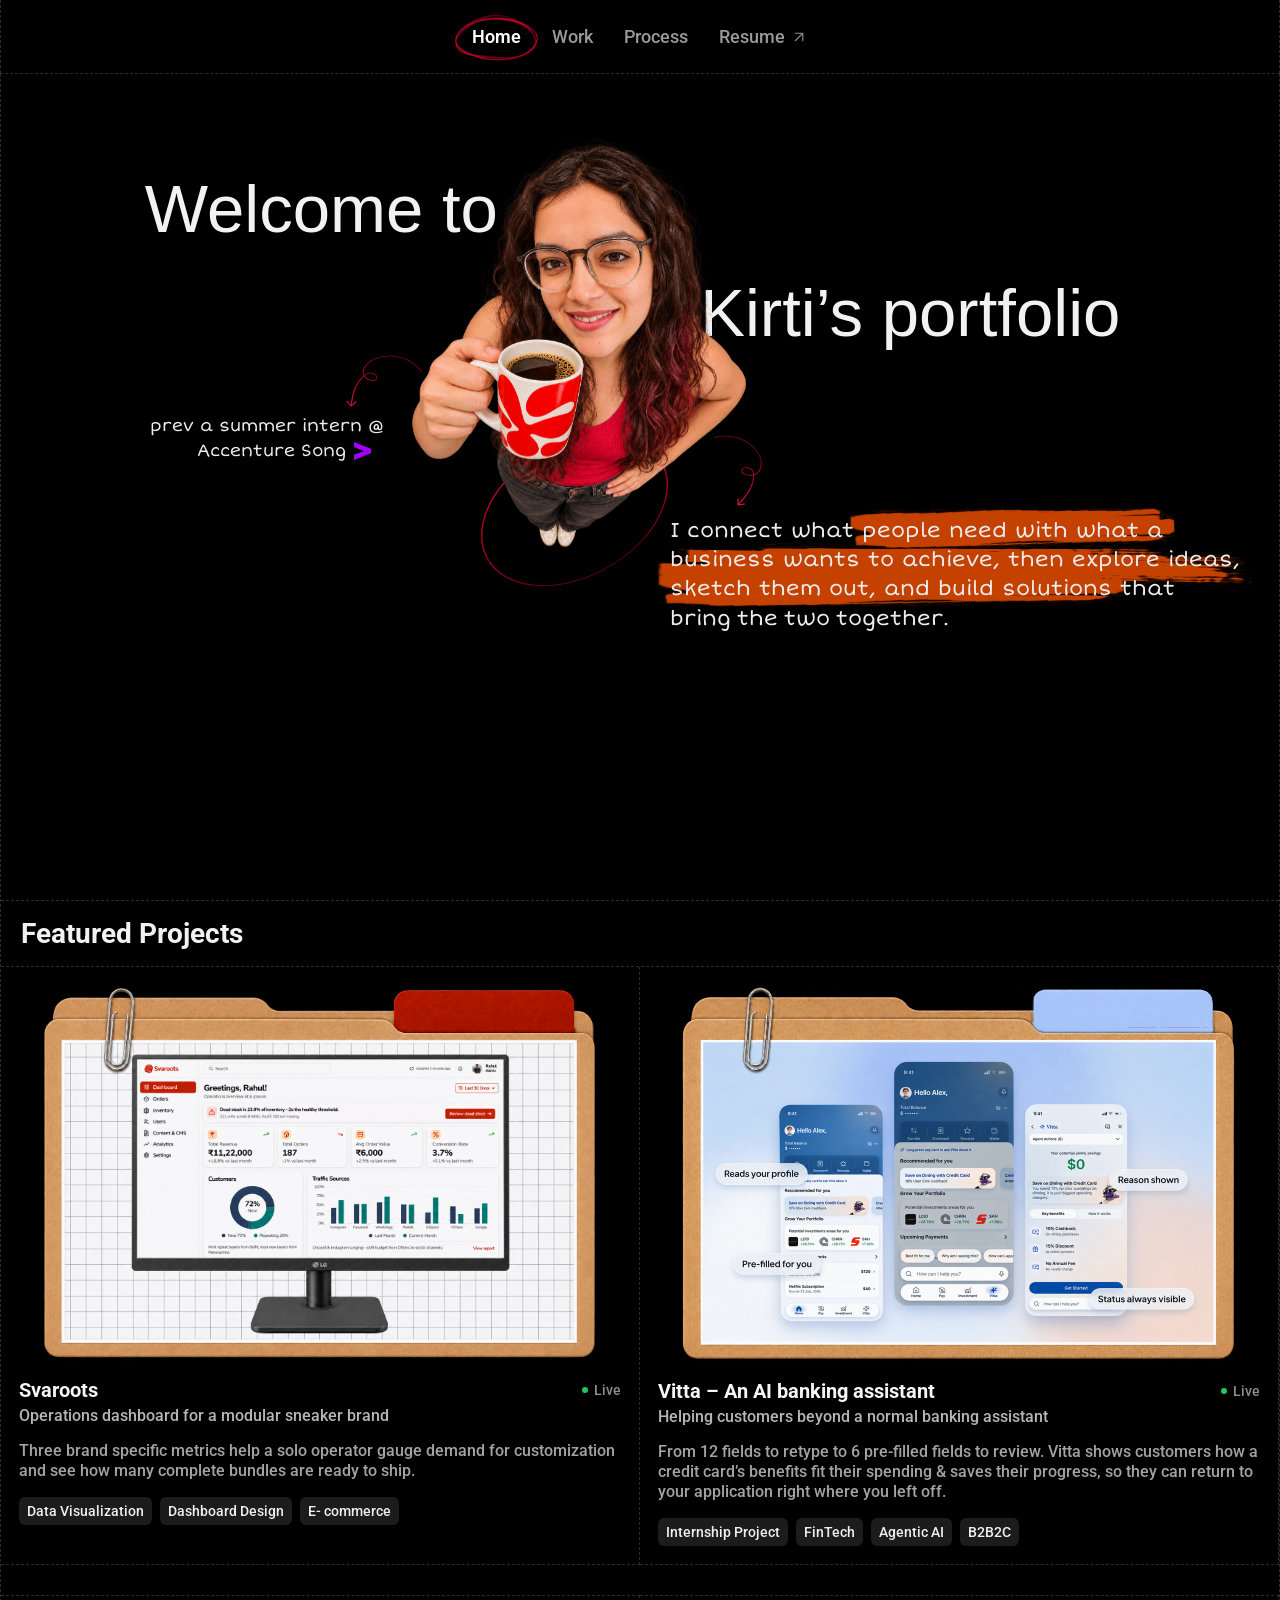
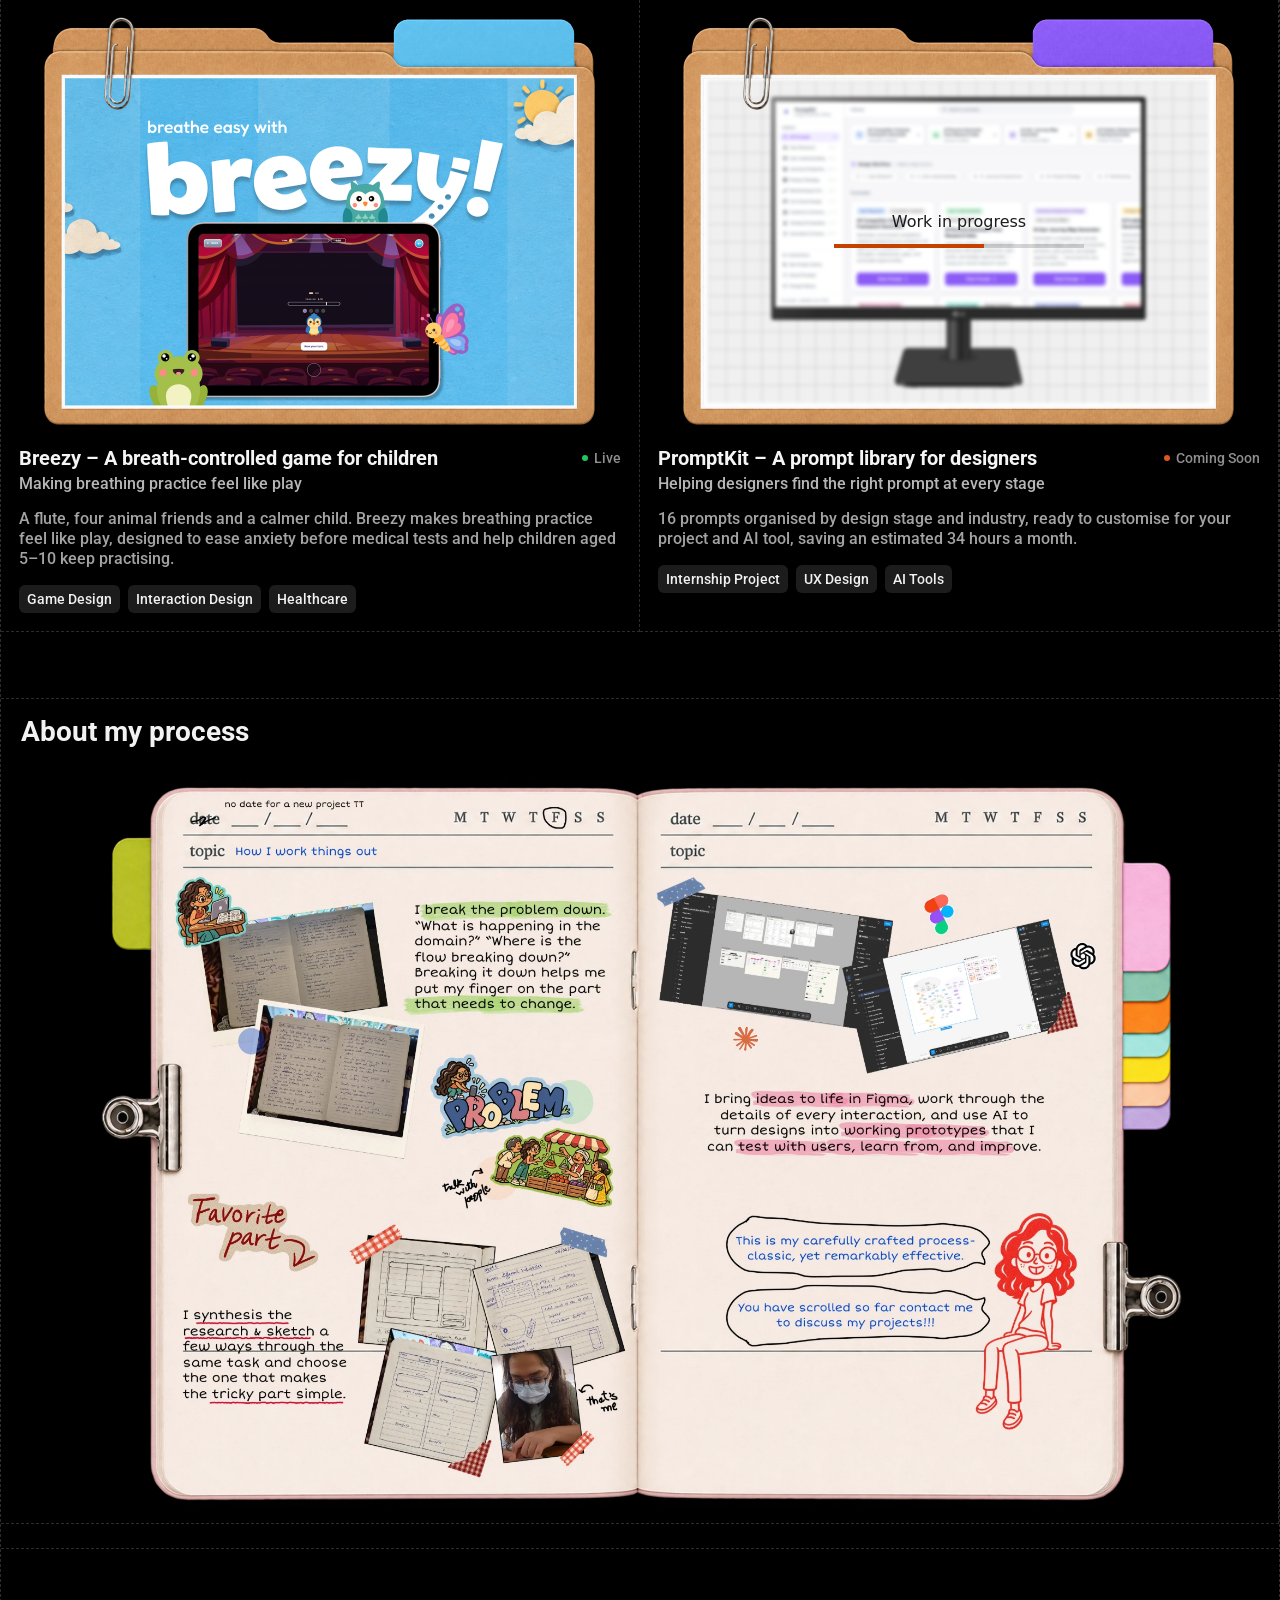
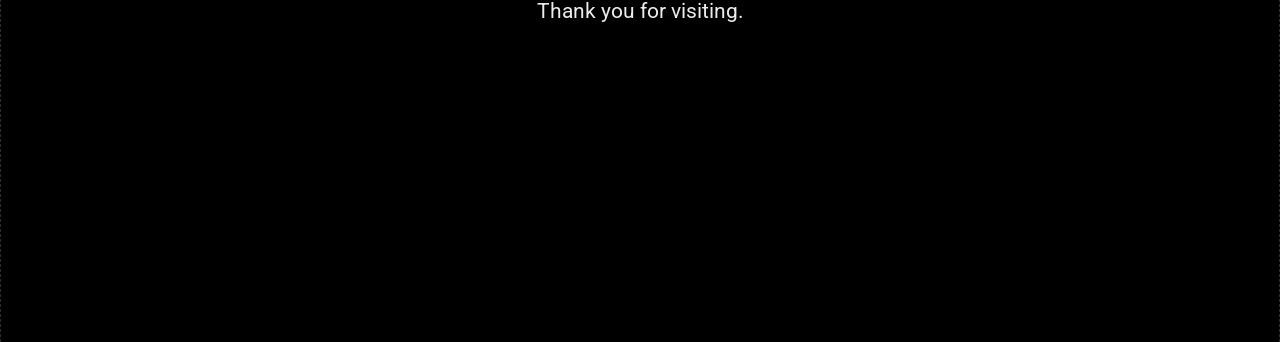
==== index.html @ e4c9f19b "Nav bar 6px shorter (80px to 74px); scroll offsets follow Co-Authored-By: Claude Sonnet 5.5 <noreply" ====
<!DOCTYPE html>
<html lang="en">
<head>
  <meta charset="utf-8">
  <meta name="viewport" content="width=device-width, initial-scale=1">
  <title>Kirti’s Portfolio</title>
  <link rel="preconnect" href="https://fonts.googleapis.com">
  <link rel="preconnect" href="https://fonts.gstatic.com" crossorigin>
  <link rel="stylesheet" href="https://fonts.googleapis.com/css2?family=Roboto:wght@400;500;600;700&family=Short+Stack&display=swap">
  <link rel="stylesheet" href="styles.css?v=20261128a">
  <script>
    // Apply the saved theme before the page paints (no flash). Default is the dark theme.
    // Theme switching is switched OFF for now (THEME_SWITCH = false): the site always uses the dark theme.
    // To turn it back on: set THEME_SWITCH to true here and in the theme script further down.
    var THEME_SWITCH = false;
    try { if (THEME_SWITCH && localStorage.getItem('theme') === 'light') document.documentElement.dataset.theme = 'light'; } catch (e) {}
  </script>
</head>
<body>
  <header class="nav">
    <div class="nav__inner">
      <nav class="nav__links" aria-label="Primary">
        <span class="nav__circle" id="nav-circle" aria-hidden="true"></span>
        <a class="nav__item nav__item--tab nav__item--active" href="#home" aria-current="page">Home</a>
        <a class="nav__item nav__item--tab" href="#work">Work</a>
        <a class="nav__item nav__item--tab" href="#about">Process</a>
        <a class="nav__item nav__item--more" href="assets/Kirti_Gupta_Resume.pdf?v=2" data-resume>Resume <img src="assets/arrow.svg" data-dark="assets/arrow.svg" data-light="assets/arrow-light.svg" width="18" height="18" alt=""></a>
        <button hidden class="nav__theme" id="theme-toggle" type="button" aria-label="Switch to the bright theme" aria-pressed="false"><img src="assets/theme-sun.svg" data-dark="assets/theme-sun.svg" data-light="assets/theme-sun-light.svg" width="20" height="20" alt=""></button>
      </nav>
    </div>
  </header>
  <div class="column">
    <section class="hero" id="home">
      <!-- The two words live inside the figure, so they keep the same position next to the portrait at every screen size -->
      <div class="hero__figure">
        <h1 class="hero__heading" id="hero-heading" aria-live="polite">
          <span class="hero__title hero__title--a" id="hero-word-a">Welcome to</span>
          <span class="hero__title hero__title--b" id="hero-word-b">Kirti’s portfolio</span>
        </h1>
        <div class="hero__ellipse" id="hero-ellipse" aria-hidden="true"></div>
        <img class="hero__photo" src="assets/image5.png" alt="Portrait of Kirti holding a coffee cup">
      </div>
      <div class="hero__arrow hero__arrow--a"><div class="hero__arrow-inner"><img src="assets/vector.svg" alt=""></div></div>
      <div class="hero__arrow hero__arrow--b"><div class="hero__arrow-inner"><img src="assets/vector1.svg" alt=""></div></div>
      <p class="hand hand--left">prev a summer intern @</p>
      <p class="hand-group"><span class="hand-text">Accenture Song</span><img src="assets/accenture-logo.png" width="17" height="17" alt="Accenture logo"></p>
      <p class="hand hand--right">I connect what <span class="mark">people need with what a business wants to achieve, then explore ideas, sketch them out, and build solutions</span> that bring&nbsp;the&nbsp;two&nbsp;together.</p>
    </section>

    <section class="projects projects--work" id="work">
      <div class="projects__header projects__header--work">
        <h2>Featured Projects</h2>
      </div>
      <div class="projects__body">
        <div class="projects__grid" id="work-grid"></div>
      </div>
    </section>

    <section class="projects" id="about">
      <div class="projects__header"><h2>About my process</h2></div>
      <div class="about-board">
        <div class="about-board__card"><img src="assets/about-process-6.webp" width="2000" height="1334" alt="Open notebook page titled How I work things out: I break the problem down, I sketch a few ways through, and I bring ideas to life in Figma, work through every interaction and use AI to turn designs into working prototypes that I test with users, learn from and improve. A sketch of me sits on the page next to a note about contacting me to discuss my projects."></div>
      </div>
    </section>

    <footer class="thanks">
      <p>Thank you for visiting.</p>
    </footer>
  </div>

  <template id="card">
    <article class="card">
      <div class="card__media"><img class="card__image" alt=""></div>
      <div class="card__titles">
        <div class="card__namerow">
          <p class="card__name"></p>
          <div class="card__live"><img class="card__dot" width="6" height="6" alt=""><span class="card__status"></span></div>
        </div>
        <p class="card__tagline"></p>
      </div>
      <p class="card__desc"></p>
      <div class="card__footer">
        <ul class="card__tags"></ul>
        <div class="card__links">
          <a href="#" aria-label="Live site"><img src="assets/web.svg" width="20" height="20" alt=""></a>
          <a href="#" aria-label="GitHub repository"><img src="assets/github.svg" width="20" height="20" alt=""></a>
        </div>
      </div>
    </article>
  </template>

  <script>
    // ---- Highlighter marker: sweeps over the .mark phrase, one stroke per rendered line ----
    (function () {
      const mark = document.querySelector('.mark');
      const host = mark.closest('p');
      const reduce = matchMedia('(prefers-reduced-motion: reduce)').matches;
      // Tuning knobs
      const START_DELAY = 900;   // ms after the page is ready
      const SPEED = 0.75;        // px per ms the marker travels
      const MIN_MS = 450, GAP_MS = 120;   // min stroke time / pause when "moving" to the next line
      const EASE = 'cubic-bezier(.5,.05,.3,1)';

      let layer = host.querySelector('.marker-layer');
      let animated = false;

      function build() {
        if (layer) layer.remove();
        layer = document.createElement('span');
        layer.className = 'marker-layer';
        host.prepend(layer);
        const hb = host.getBoundingClientRect();
        const rects = [...mark.getClientRects()].filter(r => r.width > 2);
        let t = START_DELAY;
        rects.forEach((r, i) => {
          const wrap = document.createElement('span');
          wrap.className = 'marker-stroke';
          // slight overshoot past the text and a touch taller than the line, like a real marker pass
          const padX = 12, padY = 7;
          Object.assign(wrap.style, {
            left: (r.left - hb.left - padX) + 'px',
            top: (r.top - hb.top - padY + (i % 2 ? 1 : -1)) + 'px',
            width: (r.width + padX * 2) + 'px',
            height: (r.height + padY * 2) + 'px',
          });
          wrap.style.setProperty('--tilt', ((i % 2 ? 0.5 : -0.4) + (i * 0.15)) + 'deg');
          wrap.style.setProperty('--stroke', 'url(assets/stroke-' + (i % 2 ? 2 : 1) + '-level.png)');
          layer.append(wrap);
          const dur = Math.max(MIN_MS, r.width / SPEED);
          if (reduce || animated) {
            wrap.style.clipPath = 'inset(0)';
          } else {
            wrap.animate(
              [{ clipPath: 'inset(0 100% 0 0)' }, { clipPath: 'inset(0 0% 0 0)' }],
              { duration: dur, delay: t, easing: EASE, fill: 'both' }
            );
            t += dur + GAP_MS;
          }
        });
        if (!reduce && !animated) setTimeout(() => dispatchEvent(new Event('highlight-done')), t - GAP_MS);
        else if (!animated) dispatchEvent(new Event('highlight-done'));
        // The red ring's gradient makes one full turn over the same time the text is being highlighted
        const ring = document.getElementById('hero-ellipse');
        if (ring && !reduce && !animated && ring.animate) {
          ring.animate([{ '--g': '0deg' }, { '--g': '360deg' }],
            { duration: Math.max(600, t - GAP_MS - START_DELAY), delay: START_DELAY, easing: 'linear', fill: 'both' });
        }
      }

      // Build after fonts load so line breaks are final, then replay only once.
      (document.fonts && document.fonts.ready ? document.fonts.ready : Promise.resolve()).then(() => {
        build();
        animated = true;
        let rt; addEventListener('resize', () => { clearTimeout(rt); rt = setTimeout(build, 150); });
      });
    })();


    // ---- Theme: the sun button switches between the dark and bright Figma themes (remembered in localStorage) ----
    (function () {
      const root = document.documentElement, btn = document.getElementById('theme-toggle');
      function apply(theme) {
        const light = theme === 'light';
        if (light) root.dataset.theme = 'light'; else delete root.dataset.theme;
        document.querySelectorAll('img[data-light]').forEach(i => { i.src = light ? i.dataset.light : i.dataset.dark; });
        btn.setAttribute('aria-pressed', String(light));
        btn.setAttribute('aria-label', light ? 'Switch to the dark theme' : 'Switch to the bright theme');
      }
      const THEME_SWITCH = false;                         // switch OFF: button disabled, dark theme only
      if (!THEME_SWITCH) { btn.disabled = true; btn.setAttribute('aria-disabled', 'true'); btn.removeAttribute('aria-pressed'); btn.setAttribute('aria-label', 'Theme switch (coming soon)'); btn.style.cursor = 'default'; apply('dark'); return; }
      apply(root.dataset.theme === 'light' ? 'light' : 'dark');
      btn.addEventListener('click', () => {
        const next = root.dataset.theme === 'light' ? 'dark' : 'light';
        root.classList.add('theme-anim'); apply(next);
        try { localStorage.setItem('theme', next); } catch (e) {}
        setTimeout(() => root.classList.remove('theme-anim'), 500);
      });
    })();

    // ---- 3 seconds after the page loads, the hero words change: "Welcome to / Kirti's portfolio" -> "Product / Designer" ----
    (function () {
      const a = document.getElementById('hero-word-a'), b = document.getElementById('hero-word-b');
      const reduce = matchMedia('(prefers-reduced-motion: reduce)').matches;
      const DELAY = 3000;                                   // ms after load
      function swap(el, text, left, wait) {
        const apply = () => { el.textContent = text; if (left) el.style.left = left; };
        if (reduce) { setTimeout(apply, wait); return; }
        setTimeout(() => {
          el.animate([{ opacity: 1, transform: 'translateY(0)' }, { opacity: 0, transform: 'translateY(-16px)' }],
                     { duration: 380, easing: 'cubic-bezier(.5,0,.9,.5)', fill: 'forwards' }).finished.then(() => {
            apply();                                        // new word + its Figma position, swapped while invisible
            el.animate([{ opacity: 0, transform: 'translateY(16px)' }, { opacity: 1, transform: 'translateY(0)' }],
                       { duration: 520, easing: 'cubic-bezier(.2,.8,.2,1)', fill: 'forwards' });
          });
        }, wait);
      }
      const start = () => { swap(a, 'Product', null, DELAY); swap(b, 'Designer', null, DELAY + 120); };
      document.readyState === 'complete' ? start() : addEventListener('load', start, { once: true });
    })();

    // Nav: Home / Work swap on click (scrolling manually never changes the tab, except back at the very top).
    // About is a separate page, so it is a normal link.
    const tabs = [...document.querySelectorAll('.nav__item--tab[href^="#"]')];
    function setActive(hash) {
      const target = tabs.find(t => t.getAttribute('href') === hash) || tabs[0];
      tabs.forEach(t => {
        const on = t === target;
        t.classList.toggle('nav__item--active', on);
        on ? t.setAttribute('aria-current', 'page') : t.removeAttribute('aria-current');
      });
    }
    // Hand-drawn circle: drawn around Home / Work / Process when you click it, and it stays on the chosen item
    const circle = document.getElementById('nav-circle'), links = circle.parentElement;
    const noMotion = matchMedia('(prefers-reduced-motion: reduce)').matches;
    let circleAnim = null, lastClick = -9999;
    let circleItem = null;
    function placeCircle(item) {
      circleItem = item;
      const lr = links.getBoundingClientRect(), r = item.getBoundingClientRect();
      Object.assign(circle.style, {
        left: (r.left - lr.left - 17) + 'px', top: (r.top - lr.top - 12) + 'px',
        width: (r.width + 34) + 'px', height: (r.height + 26) + 'px', opacity: 1 });
    }
    function drawCircle(item) {
      placeCircle(item);
      if (circleAnim) circleAnim.cancel();
      if (noMotion || !circle.animate) return;
      // the pen draws the ring all the way round, then the last bit of overlap fades in (like the reference video)
      circleAnim = circle.animate([{ '--p': '0deg' }, { '--p': '372deg' }], { duration: 650, easing: 'cubic-bezier(.45,.05,.3,1)', fill: 'both' });
    }
    // back at the very top the circle simply sits on Home again
    function hideCircle() { if (circleAnim) circleAnim.cancel(); placeCircle(tabs[0]); }
    tabs.forEach(t => t.addEventListener('click', () => { lastClick = performance.now(); setActive(t.getAttribute('href')); drawCircle(t); }));
    addEventListener('scroll', () => { if (scrollY < 10 && performance.now() - lastClick > 1500) { setActive('#home'); hideCircle(); } }, { passive: true });   // (the first frames of a smooth scroll still read scrollY≈0, so ignore them right after a click)
    setActive(tabs.some(t => t.getAttribute('href') === location.hash) ? location.hash : '#home');
    // By default the circle sits on the active item (Home)
    const startItem = tabs.find(t => t.classList.contains('nav__item--active')) || tabs[0];
    placeCircle(startItem);
    const keep = () => placeCircle(circleItem || startItem);
    addEventListener('resize', keep);
    if (document.fonts && document.fonts.ready) document.fonts.ready.then(keep);

    // Project cards (content from the Figma file)
    const TAGLINE = 'Operations dashboard for a modular sneaker brand';
    const DESC = 'Three brand specific metrics help a solo operator gauge demand for customization and see how many complete bundles are ready to ship.';
    const TAGS = ['Data Visualization', 'Dashboard Design', 'E- commerce'];
    const PROJECTS = [
      { name: 'Svaroots',  image: 'assets/project-svaroots-clean.png',  height: 377, status: 'Live', tab: { src: 'assets/svaroots-tab.png', text: 'Click to read case study', color: '#fff7f2' },  // tab: red card that rises on hover
        href: 'svaroots.html', internal: true },   // opens the on-site case study (Behance version is linked from that page)
      { name: 'Vitta – An AI banking assistant', tagline: 'Helping customers beyond a normal banking assistant',
        desc: 'From 12 fields to retype to 6 pre-filled fields to review. Vitta shows customers how a credit card’s benefits fit their spending & saves their progress, so they can return to your application right where you left off.',
        tags: ['Internship Project', 'FinTech', 'Agentic AI', 'B2B2C'], image: 'assets/project-vitta-clean.png',     height: 378, status: 'Live',
        tab: { src: 'assets/vitta-tab.png', text: 'Click to read case study', color: '#14306f', top: -11.5, h: 52, clip: 'polygon(11.5px 0px, 192px 0px, 191.75px 53.5px, 190.75px 54px, 189.75px 54.5px, 188.75px 54.5px, 187.75px 54.5px, 186.75px 54.5px, 185.75px 54px, 184.75px 54px, 183.75px 54px, 182.75px 54px, 181.75px 54.5px, 180.75px 54.5px, 179.75px 54.5px, 178.75px 54.5px, 177.75px 54px, 176.75px 54px, 175.75px 54px, 174.75px 54px, 173.75px 54px, 172.75px 54px, 171.75px 54px, 170.75px 54px, 169.75px 54px, 168.75px 54px, 167.75px 54px, 166.75px 54px, 165.75px 54px, 164.75px 54px, 163.75px 54px, 162.75px 54px, 161.75px 54px, 160.75px 54px, 159.75px 54px, 158.75px 54px, 157.75px 54px, 156.75px 54px, 155.75px 54px, 154.75px 54px, 153.75px 54px, 152.75px 54px, 151.75px 54px, 150.75px 54px, 149.75px 54px, 148.75px 54px, 147.75px 54px, 146.75px 54px, 145.75px 54.5px, 144.75px 54.5px, 143.75px 54px, 142.75px 54px, 141.75px 54px, 140.75px 54.5px, 139.75px 54px, 138.75px 54.5px, 137.75px 54.5px, 136.75px 54.5px, 135.75px 54px, 134.75px 54px, 133.75px 54px, 132.75px 54px, 131.75px 54px, 130.75px 54px, 129.75px 54px, 128.75px 54.5px, 127.75px 54px, 126.75px 54px, 125.75px 54px, 124.75px 54px, 123.75px 54px, 122.75px 54px, 121.75px 54px, 120.75px 54px, 119.75px 54px, 118.75px 54px, 117.75px 54px, 116.75px 54px, 115.75px 54px, 114.75px 54px, 113.75px 54px, 112.75px 54px, 111.75px 54px, 110.75px 54px, 109.75px 54px, 108.75px 54px, 107.75px 54px, 106.75px 54px, 105.75px 54px, 104.75px 54px, 103.75px 54px, 102.75px 54px, 101.75px 54px, 100.75px 54px, 99.75px 54px, 98.75px 54px, 97.75px 54px, 96.75px 54px, 95.75px 54px, 94.75px 54px, 93.75px 54px, 92.75px 54px, 91.75px 54px, 90.75px 54px, 89.75px 54px, 88.75px 54px, 87.75px 54px, 86.75px 54px, 85.75px 54px, 84.75px 54px, 83.75px 54px, 82.75px 54px, 81.75px 54px, 80.75px 54px, 79.75px 54px, 78.75px 54px, 77.75px 54px, 76.75px 54px, 75.75px 54.5px, 74.75px 54.5px, 73.75px 54px, 72.75px 54px, 71.75px 54px, 70.75px 54px, 69.75px 54px, 68.75px 54px, 67.75px 54px, 66.75px 54px, 65.75px 54px, 64.75px 54px, 63.75px 54px, 62.75px 54px, 61.75px 54px, 60.75px 54px, 59.75px 54px, 58.75px 54px, 57.75px 54px, 56.75px 54px, 55.75px 54px, 54.75px 54px, 53.75px 54px, 52.75px 54px, 51.75px 54px, 50.75px 54px, 49.75px 54px, 48.75px 54px, 47.75px 54px, 46.75px 54px, 45.75px 54px, 44.75px 54px, 43.75px 54px, 42.75px 54px, 41.75px 54px, 40.75px 54px, 39.75px 54px, 38.75px 54px, 37.75px 54.5px, 36.75px 54px, 35.75px 54px, 34.75px 54px, 33.75px 54px, 32.75px 54px, 31.75px 54px, 30.75px 54px, 29.75px 54px, 28.75px 54px, 27.75px 54px, 26.75px 54px, 25.75px 54px, 24.75px 54px, 23.75px 54px, 22.75px 54px, 21.75px 53.5px, 20.75px 53.5px, 19.75px 53.5px, 18.75px 53px, 17.75px 52.5px, 16.75px 52px, 15.75px 51.5px, 14.75px 50px, 13.75px 49px, 12.75px 47.5px, 11.75px 40.5px, 11.75px 40.5px)' },
        href: 'vitta.html', internal: true },   // opens the on-site case study (Behance version is linked from that page)
      { name: 'Breezy – A breath-controlled game for children', tagline: 'Making breathing practice feel like play',
        desc: 'A flute, four animal friends and a calmer child. Breezy makes breathing practice feel like play, designed to ease anxiety before medical tests and help children aged 5–10 keep practising.',
        tags: ['Game Design', 'Interaction Design', 'Healthcare'], image: 'assets/project-breezy-clean.png',    height: 416, status: 'Live',
        tab: { src: 'assets/breezy-tab.png', text: 'Click to read case study', color: '#ffffff', top: -10, h: 56, clip: 'polygon(11.5px 0px, 192.5px 0px, 192.25px 57px, 191.25px 58px, 190.25px 58.5px, 189.25px 58.5px, 188.25px 58.5px, 187.25px 58.5px, 186.25px 58.5px, 185.25px 58.5px, 184.25px 58.5px, 183.25px 58.5px, 182.25px 58.5px, 181.25px 58.5px, 180.25px 58.5px, 179.25px 58.5px, 178.25px 58.5px, 177.25px 58.5px, 176.25px 58.5px, 175.25px 58.5px, 174.25px 58.5px, 173.25px 58.5px, 172.25px 58.5px, 171.25px 58.5px, 170.25px 58.5px, 169.25px 58.5px, 168.25px 58.5px, 167.25px 58.5px, 166.25px 58.5px, 165.25px 58.5px, 164.25px 58.5px, 163.25px 58px, 162.25px 58.5px, 161.25px 58.5px, 160.25px 58.5px, 159.25px 58.5px, 158.25px 58.5px, 157.25px 58.5px, 156.25px 58.5px, 155.25px 58.5px, 154.25px 58.5px, 153.25px 58.5px, 152.25px 58.5px, 151.25px 58.5px, 150.25px 58.5px, 149.25px 58.5px, 148.25px 58.5px, 147.25px 58.5px, 146.25px 58.5px, 145.25px 58.5px, 144.25px 58.5px, 143.25px 58px, 142.25px 58.5px, 141.25px 58.5px, 140.25px 58.5px, 139.25px 58.5px, 138.25px 58.5px, 137.25px 58.5px, 136.25px 58.5px, 135.25px 58.5px, 134.25px 58.5px, 133.25px 58.5px, 132.25px 58.5px, 131.25px 58.5px, 130.25px 58.5px, 129.25px 58.5px, 128.25px 58.5px, 127.25px 58.5px, 126.25px 58.5px, 125.25px 58.5px, 124.25px 58.5px, 123.25px 58.5px, 122.25px 58.5px, 121.25px 58.5px, 120.25px 58.5px, 119.25px 58.5px, 118.25px 58.5px, 117.25px 58.5px, 116.25px 58.5px, 115.25px 58.5px, 114.25px 58.5px, 113.25px 58.5px, 112.25px 58.5px, 111.25px 58.5px, 110.25px 58.5px, 109.25px 58.5px, 108.25px 58.5px, 107.25px 58.5px, 106.25px 58.5px, 105.25px 58.5px, 104.25px 58.5px, 103.25px 58.5px, 102.25px 58.5px, 101.25px 58.5px, 100.25px 58.5px, 99.25px 58.5px, 98.25px 58.5px, 97.25px 58.5px, 96.25px 58.5px, 95.25px 58.5px, 94.25px 58.5px, 93.25px 58.5px, 92.25px 58.5px, 91.25px 58.5px, 90.25px 58.5px, 89.25px 58.5px, 88.25px 58.5px, 87.25px 58.5px, 86.25px 58.5px, 85.25px 58.5px, 84.25px 58.5px, 83.25px 58.5px, 82.25px 58.5px, 81.25px 58.5px, 80.25px 58.5px, 79.25px 58.5px, 78.25px 58.5px, 77.25px 58.5px, 76.25px 58.5px, 75.25px 58.5px, 74.25px 58.5px, 73.25px 58.5px, 72.25px 58px, 71.25px 58px, 70.25px 58.5px, 69.25px 58.5px, 68.25px 58.5px, 67.25px 58.5px, 66.25px 58.5px, 65.25px 58.5px, 64.25px 58.5px, 63.25px 58.5px, 62.25px 58.5px, 61.25px 58.5px, 60.25px 58.5px, 59.25px 58.5px, 58.25px 58.5px, 57.25px 58.5px, 56.25px 58.5px, 55.25px 58.5px, 54.25px 58.5px, 53.25px 58.5px, 52.25px 58.5px, 51.25px 58.5px, 50.25px 58.5px, 49.25px 58.5px, 48.25px 58.5px, 47.25px 58.5px, 46.25px 58.5px, 45.25px 58.5px, 44.25px 58.5px, 43.25px 58.5px, 42.25px 58.5px, 41.25px 58.5px, 40.25px 58.5px, 39.25px 58.5px, 38.25px 58.5px, 37.25px 58.5px, 36.25px 58.5px, 35.25px 58.5px, 34.25px 58.5px, 33.25px 58.5px, 32.25px 58.5px, 31.25px 58.5px, 30.25px 58.5px, 29.25px 58.5px, 28.25px 58.5px, 27.25px 58.5px, 26.25px 58.5px, 25.25px 58.5px, 24.25px 58.5px, 23.25px 58.5px, 22.25px 58px, 21.25px 58px, 20.25px 58.5px, 19.25px 58px, 18.25px 57.5px, 17.25px 57px, 16.25px 56px, 15.25px 55.5px, 14.25px 54.5px, 13.25px 52.5px, 12.25px 52px, 11.75px 50.5px)' },
        href: 'breezy.html', internal: true },   // opens the on-site case study (Behance version is linked from that page)
      { name: 'PromptKit – A prompt library for designers', tagline: 'Helping designers find the right prompt at every stage',
        desc: '16 prompts organised by design stage and industry, ready to customise for your project and AI tool, saving an estimated 34 hours a month.',
        tags: ['Internship Project', 'UX Design', 'AI Tools'], image: 'assets/project-promptkit-clean.png', height: 416, status: 'Coming Soon', wip: true,
        tab: { src: 'assets/promptkit-tab.png', text: 'Coming Soon', color: '#ffffff', top: -10, h: 56, clip: 'polygon(11.5px 0px, 192.5px 0px, 192.25px 56.5px, 191.25px 58px, 190.25px 58px, 189.25px 58px, 188.25px 58.5px, 187.25px 58.5px, 186.25px 58.5px, 185.25px 58.5px, 184.25px 58.5px, 183.25px 58.5px, 182.25px 58.5px, 181.25px 58.5px, 180.25px 58.5px, 179.25px 58.5px, 178.25px 58.5px, 177.25px 58.5px, 176.25px 58.5px, 175.25px 58.5px, 174.25px 58.5px, 173.25px 58.5px, 172.25px 58.5px, 171.25px 58.5px, 170.25px 58.5px, 169.25px 58.5px, 168.25px 58.5px, 167.25px 58.5px, 166.25px 58.5px, 165.25px 58.5px, 164.25px 58px, 163.25px 58px, 162.25px 58px, 161.25px 58.5px, 160.25px 58px, 159.25px 58.5px, 158.25px 58.5px, 157.25px 58.5px, 156.25px 58.5px, 155.25px 58.5px, 154.25px 58.5px, 153.25px 58.5px, 152.25px 58.5px, 151.25px 58.5px, 150.25px 58.5px, 149.25px 58.5px, 148.25px 58.5px, 147.25px 58.5px, 146.25px 58.5px, 145.25px 58.5px, 144.25px 58px, 143.25px 58px, 142.25px 58.5px, 141.25px 58.5px, 140.25px 58.5px, 139.25px 58.5px, 138.25px 58.5px, 137.25px 58.5px, 136.25px 58.5px, 135.25px 58.5px, 134.25px 58.5px, 133.25px 58.5px, 132.25px 58px, 131.25px 58.5px, 130.25px 58.5px, 129.25px 58.5px, 128.25px 58.5px, 127.25px 58.5px, 126.25px 58.5px, 125.25px 58.5px, 124.25px 58.5px, 123.25px 58.5px, 122.25px 58.5px, 121.25px 58.5px, 120.25px 58.5px, 119.25px 58px, 118.25px 58.5px, 117.25px 58.5px, 116.25px 58px, 115.25px 58px, 114.25px 58.5px, 113.25px 58.5px, 112.25px 58.5px, 111.25px 58.5px, 110.25px 58.5px, 109.25px 58.5px, 108.25px 58.5px, 107.25px 58.5px, 106.25px 58.5px, 105.25px 58.5px, 104.25px 58.5px, 103.25px 58.5px, 102.25px 58.5px, 101.25px 58.5px, 100.25px 58.5px, 99.25px 58.5px, 98.25px 58.5px, 97.25px 58.5px, 96.25px 58.5px, 95.25px 58.5px, 94.25px 58.5px, 93.25px 58.5px, 92.25px 58.5px, 91.25px 58.5px, 90.25px 58.5px, 89.25px 58.5px, 88.25px 58.5px, 87.25px 58.5px, 86.25px 58.5px, 85.25px 58.5px, 84.25px 58.5px, 83.25px 58.5px, 82.25px 58.5px, 81.25px 58.5px, 80.25px 58.5px, 79.25px 58.5px, 78.25px 58.5px, 77.25px 58.5px, 76.25px 58.5px, 75.25px 58.5px, 74.25px 58.5px, 73.25px 58px, 72.25px 58.5px, 71.25px 58px, 70.25px 58.5px, 69.25px 58.5px, 68.25px 58.5px, 67.25px 58.5px, 66.25px 58.5px, 65.25px 58.5px, 64.25px 58.5px, 63.25px 58.5px, 62.25px 58.5px, 61.25px 58.5px, 60.25px 58.5px, 59.25px 58.5px, 58.25px 58.5px, 57.25px 58.5px, 56.25px 58.5px, 55.25px 58.5px, 54.25px 58.5px, 53.25px 58.5px, 52.25px 58.5px, 51.25px 58.5px, 50.25px 58.5px, 49.25px 58.5px, 48.25px 58.5px, 47.25px 58.5px, 46.25px 58.5px, 45.25px 58.5px, 44.25px 58.5px, 43.25px 58.5px, 42.25px 58.5px, 41.25px 58.5px, 40.25px 58.5px, 39.25px 58.5px, 38.25px 58.5px, 37.25px 58.5px, 36.25px 58.5px, 35.25px 58.5px, 34.25px 58.5px, 33.25px 58.5px, 32.25px 58.5px, 31.25px 58.5px, 30.25px 58.5px, 29.25px 58.5px, 28.25px 58.5px, 27.25px 58.5px, 26.25px 58.5px, 25.25px 58.5px, 24.25px 58.5px, 23.25px 58.5px, 22.25px 58px, 21.25px 58px, 20.25px 58.5px, 19.25px 58px, 18.25px 57.5px, 17.25px 57px, 16.25px 56px, 15.25px 55.5px, 14.25px 54.5px, 13.25px 52.5px, 12.25px 52px, 11.75px 50.5px)' } },
    ];
    const tpl = document.getElementById('card');
    const grid = document.getElementById('work-grid');
    // Keep the hover tabs aligned when the card images shrink (cards narrower than 566px)
    function fitTabs() { document.querySelectorAll('.card__media').forEach(m => { m.style.setProperty('--z', Math.min(1, m.clientWidth / 566)); }); }
    if (window.ResizeObserver) new ResizeObserver(fitTabs).observe(grid); else addEventListener('resize', fitTabs);
    PROJECTS.forEach(p => {
      const el = tpl.content.cloneNode(true);
      const card = el.querySelector('.card');
      if (p.href) {
        // Whole card is clickable (stretched link); footer icons stay above it
        const a = document.createElement('a');
        a.className = 'card__link'; a.href = p.href;
        if (p.internal) a.setAttribute('aria-label', 'Read the ' + p.name + ' case study');
        else { a.target = '_blank'; a.rel = 'noopener noreferrer'; a.setAttribute('aria-label', 'Open ' + p.name + ' on Behance (opens in a new tab)'); }
        card.append(a);
      }
      const img = el.querySelector('.card__image'); if (p.wip) { const w = document.createElement('div'); w.className = 'card__wip'; w.setAttribute('role', 'progressbar'); w.setAttribute('aria-label', 'Work in progress'); w.setAttribute('aria-valuenow', '60'); w.setAttribute('aria-valuemin', '0'); w.setAttribute('aria-valuemax', '100'); w.innerHTML = '<span>Work in progress</span><i></i>'; img.parentElement.append(w); } img.src = p.image; img.alt = p.name + ' project preview'; img.style.height = p.height + 'px';
      if (p.tab) {
        // Only the tab moves: it rises ~10px over the (static) folder image and shows live text
        const t = p.tab, tab = document.createElement('div');
        tab.className = 'card__tab'; tab.setAttribute('aria-hidden', 'true');
        tab.innerHTML = '<div class="card__tab-inner"><img src="' + t.src + '" alt=""><span></span></div>';
        const span = tab.querySelector('span'); span.textContent = t.text; span.style.color = t.color;
        if (t.clip) {   // geometry for tabs other than the Svaroots default
          Object.assign(tab.style, { left: '345px', top: t.top + 'px', width: '205px', height: (14 + t.h) + 'px', clipPath: t.clip });
          Object.assign(tab.firstChild.style, { width: '205px', height: t.h + 'px' });
        }
        img.parentElement.append(tab);
      }
      el.querySelector('.card__name').textContent = p.name;
      el.querySelector('.card__tagline').textContent = p.tagline || TAGLINE;
      el.querySelector('.card__dot').src = p.status === 'Live' ? 'assets/dot.svg' : 'assets/dot-soon.svg';
      el.querySelector('.card__status').textContent = p.status;
      el.querySelector('.card__desc').textContent = p.desc || DESC;
      (p.tags || TAGS).forEach(t => { const li = document.createElement('li'); li.textContent = t; el.querySelector('.card__tags').append(li); });
      grid.append(el);
    });
    fitTabs();
  </script>
  <script src="resume.js?v=20261128a"></script>
</body>
</html>
---- styles.css ----
:root {
  --col: 1280px;
  /* Dark theme (Figma "Home - Dark background") */
  --bg: #000;
  --text: #f2f2f2;
  --note: #ececec;            /* handwritten notes */
  --card-name: #f5f5f5;
  --nav: #9a9a9a;
  --nav-hover: #fff;
  --nav-active: #fff;
  --border: #2c2c2c;
  --muted: #8f8f8f;
  --body: #a3a3a3;
  --tag-bg: #1c1c1c;
  --ellipse-top: 368.6px;     /* Figma ellipse: 408px (dark) */
  color-scheme: dark;
}
/* Bright theme (Figma "Home - Bright Background") */
html[data-theme="light"] {
  --bg: #fff;
  --text: #000;
  --note: #000;
  --card-name: #000;
  --nav: #616060;
  --nav-hover: #000;
  --nav-active: #d20328;
  --ellipse-top: 358.6px;     /* Figma ellipse: 398px (bright) */
  color-scheme: light;
}
/* short colour fade while switching themes (class is added by the toggle for ~0.5s) */
html.theme-anim, html.theme-anim *, html.theme-anim *::before, html.theme-anim *::after {
  transition: background-color .35s ease, color .35s ease, border-color .35s ease, fill .35s ease !important;
}
* { box-sizing: border-box; margin: 0; }
html { background: var(--bg); }
body {
  background: var(--bg);
  color: var(--text);
  font-family: Roboto, system-ui, sans-serif;   /* Roboto everywhere except the hero (see .hero) */
  display: flex;
  flex-direction: column;
  align-items: center;
}
html { scroll-behavior: smooth; }
section[id] { scroll-margin-top: 74px; }
a { color: inherit; text-decoration: none; }
h1 { font-family: Impact, 'Anton', sans-serif; font-weight: 400; }
h2 { font-family: Roboto, system-ui, sans-serif; font-weight: 700; }
.hero { font-family: Inter, system-ui, sans-serif; }   /* the hero keeps its original fonts */

.column {
  position: relative;
  width: var(--col);
  max-width: 100%;
  border-left: 1px dashed var(--border);
  border-right: 1px dashed var(--border);
  min-height: 100vh;
  border-top: 0;
}

/* Nav (full-bleed bar) */
.nav {
  align-self: stretch; position: sticky; top: 0; z-index: 10;
  background: var(--bg);
  border-bottom: 1px dashed var(--border);
}
.nav__inner {
  width: var(--col); max-width: 100%; height: 73px; margin: 0 auto;
  display: flex; align-items: center; justify-content: center;
  border-left: 1px dashed var(--border); border-right: 1px dashed var(--border);
}
@property --p { syntax: '<angle>'; inherits: false; initial-value: 360deg; }
.nav__links { display: flex; align-items: center; gap: 31px; position: relative; }
/* Hand-drawn circle (assets/circle.png as a mask) that a conic mask "draws" around the clicked item */
.nav__circle { position: absolute; pointer-events: none; opacity: 0; z-index: 0; background: #D20328;
  --p: 360deg;
  -webkit-mask: url(assets/circle.png) center / 100% 100% no-repeat, conic-gradient(from 200deg at 50% 50%, #000 var(--p), transparent 0);
  -webkit-mask-composite: source-in;
  mask: url(assets/circle.png) center / 100% 100% no-repeat, conic-gradient(from 200deg at 50% 50%, #000 var(--p), transparent 0);
  mask-composite: intersect; }
.nav__item { position: relative; z-index: 1; }
.nav__item { font-size: 18px; font-weight: 500; color: var(--nav); display: flex; align-items: center; gap: 5px; }
.nav__item[hidden] { display: none; }
.nav__item:hover { color: var(--nav-hover); }
.nav__item--tab { position: relative; }
.nav__item--active, .nav__item--active:hover { color: var(--nav-active); font-weight: 600; }
.nav__item--active .nav__theme { background: none; border: 0; padding: 0; cursor: pointer; display: flex; border-radius: 4px; }
.nav__theme:disabled { background: none; border: 0; color: inherit; opacity: 1; }
/* Very subtle pop-in for the portrait: a small rise + scale + fade on load */
.hero__photo { animation: photo-pop .9s cubic-bezier(.2,.8,.2,1) .15s both; }
@keyframes photo-pop { from { opacity: 0; transform: translateY(14px) scale(.965); } to { opacity: 1; transform: none; } }
@media (prefers-reduced-motion: reduce) { .hero__photo { animation: none; } }

/* "Work in progress" bar on the blurred PromptKit image */
.card__wip { position: absolute; left: 50%; top: 52%; transform: translate(-50%, -50%); width: min(250px, 64%); text-align: center; pointer-events: none; z-index: 2; }
.card__wip span { display: block; margin-bottom: 12px; font: 500 16px/20px Inter, system-ui, sans-serif; color: #1c1c1c; }   /* same font, weight and size as the project descriptions */
.card__wip i { display: block; height: 4px; background: rgba(0,0,0,.16); }
.card__wip i::before { content: ""; display: block; width: 60%; height: 100%; background: #C54100; }

.card__links { display: none !important; }   /* web + GitHub icons hidden on every project for now */
.nav__theme[hidden] { display: none; }   /* sun icon hidden for now */
.nav__theme:focus-visible { outline: 1px dashed var(--nav); outline-offset: 4px; }

/* Hero: 571px tall, coordinates from Figma column */
/* First fold: the hero fills the window below the nav, so nothing of "Featured Projects" shows until you scroll.
   (623px = the 571px of hero art + the 52px gap Figma leaves before the next section.) */
.hero { position: relative; min-height: max(623px, calc(100vh - 74px)); min-height: max(623px, calc(100svh - 74px)); overflow: hidden; }
@property --g { syntax: '<angle>'; inherits: false; initial-value: 0deg; }
/* The red ring: its gradient is a conic gradient that JS spins one full turn while the text is highlighted */
.hero__ellipse { position: absolute; left: 21.9%; top: 73.6%; width: 55.7%; aspect-ratio: 201 / 134; transform: rotate(-29.3deg); transition: top .5s ease;
  --g: 0deg;
  background: conic-gradient(from var(--g) at 50% 50%, #D20328 0deg, #D20328 60deg, rgba(213,3,41,.36) 150deg, rgba(213,3,41,.36) 230deg, #D20328 320deg, #D20328 360deg);
  -webkit-mask: url(assets/ellipse-mask.svg) 0 0 / 100% 100% no-repeat; mask: url(assets/ellipse-mask.svg) 0 0 / 100% 100% no-repeat; }
html[data-theme="light"] .hero__ellipse { top: 71.2%; }
/* The portrait is the anchor: its box is --fw wide (360.82px on desktop, smaller on narrow screens so the whole headline still fits).
   Everything else in the hero art (the two words, the red ring) is placed as a share of that box, so it stays put next to the portrait. */
.hero { --fw: min(360.822px, calc((100vw - 40px) / 2.75)); }
.hero__figure { position: absolute; width: var(--fw); aspect-ratio: 360.822 / 415.146; left: calc(50% - var(--fw) * 0.67945); top: calc(var(--fw) * 0.17461); container-type: inline-size; }
.hero__heading { position: absolute; inset: 0; margin: 0; }
.hero__title { position: absolute; font-family: Impact, 'Anton', sans-serif; font-weight: 400; letter-spacing: 0; font-size: 18.6cqw; line-height: normal; color: var(--text); white-space: nowrap; }   /* Impact at the original 67.1px (= 18.6% of the portrait width) */
.hero__title--a { right: 71.5%; text-align: right; top: 7.83%; }   /* both first words end at the same spot, just before the hair so the last letter stays readable */
.hero__title--b { left: 84.59%; top: 33.09%; }
.hero__photo { position: absolute; inset: 0; width: 100%; height: 100%; object-fit: cover; }   /* flat 2D cutout: no glow or shadow */
/* Arrows: outer box from Figma insets; inner box is the rotated vector (Figma's rotation math, precomputed) */
.hero__arrow { position: absolute; }
.hero__arrow-inner { position: absolute; left: 50%; top: 50%; }
.hero__arrow-inner img { position: absolute; max-width: none; display: block; }
.hero__arrow--a { left: 334.4px; top: 273.6px; width: 91.5px; height: 58.6px; }
.hero__arrow--a .hero__arrow-inner { width: 80.5px; height: 39.8px; transform: translate(-50%, -50%) rotate(164.68deg) scaleX(-1) skewX(-5.07deg); }
.hero__arrow--a img { left: -0.65%; top: -1.8%; width: 101.3%; height: 103.12%; }
.hero__arrow--b { left: 699.5px; top: 352.3px; width: 79px; height: 80.2px; }
.hero__arrow--b .hero__arrow-inner { width: 73.2px; height: 44.1px; transform: translate(-50%, -50%) rotate(-121.93deg) skewX(-7.64deg); }
.hero__arrow--b img { left: -0.72%; top: -1.78%; width: 101.44%; height: 102.97%; }
.hand {
  position: absolute; font-family: 'Short Stack', 'Segoe Print', 'Comic Sans MS', cursive;
  font-size: 16.778px; line-height: 24.118px; color: var(--note);
}
.hand--left { left: 383px; top: 339.84px; white-space: nowrap; transform: translateX(-100%); text-align: right; }
/* second line of the note + Accenture logo (Figma: its own group, 8.389px gap) */
.hand-group { position: absolute; left: 196px; top: 365px; display: flex; align-items: center; gap: 8.389px; white-space: nowrap; }
.hand-group .hand-text { font-family: 'Short Stack', 'Segoe Print', 'Comic Sans MS', cursive; font-size: 16.778px; line-height: 24.118px; color: var(--note); }
.hand-group img { width: 17.827px; height: 17.827px; flex-shrink: 0; object-fit: cover; }
.hand--right { left: 668.58px; top: 441.55px; width: 580px; font-size: 20.973px; line-height: 29.362px; }

/* Projects */
.projects { border-top: 1px dashed var(--border); padding: 16px 0 24px; display: flex; flex-direction: column; gap: 16px; }
.projects[hidden] { display: none; }
.projects__header { padding: 0 28px 0 20px; }
.projects__header h2 { font-size: 28px; white-space: nowrap; flex-shrink: 0; }
.projects--work { padding-bottom: 0; }   /* starts at 703px at the Figma size (hero min-height includes the 52px gap) */
/* Clickable project cards: a stretched link covers the card; the footer icons sit above it */
.card { position: relative; }
.card__link { position: absolute; inset: 0; z-index: 1; }
.card__link:focus-visible { outline: 1px dashed #8f8f8f; outline-offset: -6px; }
.projects__body { border-top: 1px dashed var(--border); padding-bottom: 24px; }
.projects__grid { width: 100%; display: grid; grid-template-columns: 1fr 1fr; row-gap: 30px; }   /* Figma: 30px between the two rows */
.projects__grid .card:nth-child(n+3) { border-top: 1px dashed var(--border); }                       /* second row cards have a top border */
/* About: just the notebook image in a bordered card (no divider above, no text) */
.about-board { display: flex; }
.about-board__card { flex: 1; min-width: 0; display: flex; justify-content: center; padding: 16px; border-right: 1px dashed var(--border); border-bottom: 1px dashed var(--border); }
.about-board__card img { width: 1091px; max-width: 100%; height: auto; aspect-ratio: 3 / 2; object-fit: cover; display: block; }   /* Figma frame 15 is 3:2 */

.card {
  display: flex; flex-direction: column; gap: 16px; padding: 18px; min-width: 0;
  border-right: 1px dashed var(--border); border-bottom: 1px dashed var(--border);
}
.card__media { position: relative; width: 566px; max-width: 100%; align-self: center; }
.card__image { display: block; width: 100%; height: 417px; object-fit: cover; }
/* Svaroots hover: the red tab (a separate image, always visible) slides up 10px; the folder image never moves.
   The folder picture has NO tab of its own (only the flap's shadow strip), so there is never a second tab to fade or hide.
   The clip below is the shape of the folder's front flap, so the tab always slides in behind it. */
.card__tab { zoom: var(--z, 1); position: absolute; left: 350px; top: -10px; width: 195px; height: 72px; overflow: hidden; pointer-events: none;
  clip-path: polygon(6.5px 0, 187.5px 0, 187.25px 54px, 186.25px 54px, 185.25px 54px, 184.25px 54px, 183.25px 54px, 182.25px 54px, 181.25px 54px, 180.25px 54px, 179.25px 54px, 178.25px 54px, 177.25px 54px, 176.25px 54px, 175.25px 54px, 174.25px 54px, 173.25px 54px, 172.25px 54px, 171.25px 54px, 170.25px 54px, 169.25px 54px, 168.25px 54px, 167.25px 54px, 166.25px 54px, 165.25px 54px, 164.25px 54px, 163.25px 54px, 162.25px 54px, 161.25px 54px, 160.25px 53.5px, 159.25px 53.5px, 158.25px 53.5px, 157.25px 54px, 156.25px 54px, 155.25px 53.5px, 154.25px 54px, 153.25px 54px, 152.25px 54px, 151.25px 54px, 150.25px 54px, 149.25px 54px, 148.25px 54px, 147.25px 54px, 146.25px 54px, 145.25px 54px, 144.25px 54px, 143.25px 54px, 142.25px 54px, 141.25px 54px, 140.25px 54px, 139.25px 53.5px, 138.25px 53.5px, 137.25px 53.5px, 136.25px 54px, 135.25px 53.5px, 134.25px 54px, 133.25px 54px, 132.25px 54px, 131.25px 54px, 130.25px 54px, 129.25px 54px, 128.25px 54px, 127.25px 54px, 126.25px 54px, 125.25px 54px, 124.25px 54px, 123.25px 54px, 122.25px 54px, 121.25px 54px, 120.25px 54px, 119.25px 53.5px, 118.25px 54px, 117.25px 54px, 116.25px 54px, 115.25px 54px, 114.25px 54px, 113.25px 54px, 112.25px 53.5px, 111.25px 53.5px, 110.25px 54px, 109.25px 54px, 108.25px 54px, 107.25px 54px, 106.25px 54px, 105.25px 53.5px, 104.25px 54px, 103.25px 54px, 102.25px 54px, 101.25px 54px, 100.25px 54px, 99.25px 54px, 98.25px 54px, 97.25px 54px, 96.25px 54px, 95.25px 54px, 94.25px 54px, 93.25px 54px, 92.25px 54px, 91.25px 54px, 90.25px 54px, 89.25px 54px, 88.25px 54px, 87.25px 54px, 86.25px 54px, 85.25px 54px, 84.25px 54px, 83.25px 54px, 82.25px 54px, 81.25px 54px, 80.25px 54px, 79.25px 54px, 78.25px 54px, 77.25px 54px, 76.25px 54px, 75.25px 54px, 74.25px 54px, 73.25px 54px, 72.25px 54px, 71.25px 54px, 70.25px 54px, 69.25px 53.5px, 68.25px 54px, 67.25px 54px, 66.25px 54px, 65.25px 53.5px, 64.25px 53.5px, 63.25px 53.5px, 62.25px 53.5px, 61.25px 54px, 60.25px 54px, 59.25px 54px, 58.25px 54px, 57.25px 54px, 56.25px 54px, 55.25px 54px, 54.25px 54px, 53.25px 54px, 52.25px 54px, 51.25px 54px, 50.25px 54px, 49.25px 54px, 48.25px 54px, 47.25px 54px, 46.25px 53.5px, 45.25px 54px, 44.25px 54px, 43.25px 54px, 42.25px 54px, 41.25px 54px, 40.25px 54px, 39.25px 53.5px, 38.25px 54px, 37.25px 53.5px, 36.25px 54px, 35.25px 54px, 34.25px 54px, 33.25px 54px, 32.25px 53.5px, 31.25px 54px, 30.25px 54px, 29.25px 54px, 28.25px 54px, 27.25px 54px, 26.25px 54px, 25.25px 54px, 24.25px 54px, 23.25px 54px, 22.25px 54px, 21.25px 54px, 20.25px 54px, 19.25px 54px, 18.25px 54px, 17.25px 53.5px, 16.25px 53.5px, 15.25px 53.5px, 14.25px 53px, 13.25px 52.5px, 12.25px 52px, 11.25px 51.5px, 10.25px 51px, 9.25px 50px, 8.25px 48.5px, 7.25px 47.5px, 6.75px 47px); }
.card__tab-inner { position: absolute; left: 0; top: 14px; width: 195px; height: 58px; transform: translateY(0); will-change: transform;
  transition: transform .34s cubic-bezier(.22,.8,.26,1); }
.card__tab-inner img { display: block; width: 100%; height: 100%; }
.card__tab-inner span { position: absolute; left: 0; right: 0; top: 15px; text-align: center; white-space: nowrap;
  font: 500 13px/20px Inter, system-ui, sans-serif; color: #fff7f2; opacity: 0; transition: opacity .1s linear; }
.card:hover .card__tab-inner, .card:has(.card__link:focus-visible) .card__tab-inner { transform: translateY(-10px); }
.card:hover .card__tab-inner span, .card:has(.card__link:focus-visible) .card__tab-inner span { opacity: 1; transition: opacity .2s ease .1s; }
@media (prefers-reduced-motion: reduce) { .card__tab-inner, .card__tab-inner span { transition: none !important; } }
.card__titles { display: flex; flex-direction: column; gap: 4px; width: 100%; }
.card__namerow { display: flex; justify-content: space-between; align-items: center; }
.card__name { font-family: Roboto, system-ui, sans-serif; font-weight: 700; font-size: 20px; color: var(--card-name); }
.card__tagline { font-size: 16px; font-weight: 500; color: #b6b6b6; }
.card__live { display: flex; align-items: center; gap: 6px; font-size: 14px; font-weight: 500; line-height: normal; color: var(--muted); }
.card__desc { font-size: 16px; font-weight: 500; line-height: 20px; color: var(--body); }
.card__footer { display: flex; align-items: center; justify-content: space-between; }
.card__tags { list-style: none; padding: 0; display: flex; gap: 8px; }
.card__tags li { background: var(--tag-bg); color: #f0f0f0; font-size: 14px; font-weight: 500; padding: 6px 8px; border-radius: 6px; }
.card__links { display: flex; gap: 16px; align-items: center; }
.card__links a { display: flex; position: relative; z-index: 2; }

@media (max-width: 800px) {
  .projects__grid { grid-template-columns: 1fr; }
  .hero { min-height: max(700px, calc(100svh - 74px)); }
}

/* Figma spacing: gap above "About my process" and trailing space below it */
#about { margin-top: 42px; }
.column { padding-bottom: 251px; }

/* ---- Highlighter marker ---- */
.hand--right { isolation: isolate; }
.mark { color: inherit; }
.marker-layer { position: absolute; inset: 0; z-index: -1; pointer-events: none; }
.marker-stroke {
  position: absolute;
  clip-path: inset(0 100% 0 0);           /* hidden until JS animates it */
  transform: rotate(var(--tilt, 0deg));
  transform-origin: left center;
}
/* The stroke itself: the real hand-drawn brush shapes (assets/stroke-1/2.png) used as a mask, filled with #C54100.
   Each line gets one of the two strokes, stretched to the line, so the ragged ends and dry-brush streaks show. */
.marker-stroke::before {
  content: ""; position: absolute; inset: 0; background: #C54100;
  -webkit-mask: var(--stroke) 0 0 / 100% 100% no-repeat; mask: var(--stroke) 0 0 / 100% 100% no-repeat;
}
@media (prefers-reduced-motion: reduce) { .marker-stroke { clip-path: inset(0); } }


/* ================= Phones & small tablets ================= */
@media (max-width: 1180px) {
  .nav__inner { padding: 0 12px; }
  .nav__links { gap: 14px; }
  .nav__item { font-size: 15px; }
  .nav__item img { width: 14px; height: 14px; }

  /* Hero stacks: words, photo, notes. (Desktop uses fixed coordinates from the Figma frame.) */
  .hero { min-height: calc(100svh - 74px); display: flex; flex-direction: column; align-items: center; justify-content: center;
    padding: 28px 16px 36px; gap: 8px; }
  .hero__figure { position: relative; left: auto; top: auto; flex: none; margin: 0 auto; transform: translateX(calc(var(--fw) * -0.167)); }   /* words stay glued to the portrait; the whole headline+portrait group is centred */
  .hero__arrow { display: none; }
  .hand, .hand-group { position: static; transform: none; width: auto; text-align: center; white-space: normal; }
  .hand--left { margin-top: 26px; }
  .hand-group { justify-content: center; }
  .hand--right { position: relative; left: auto; top: auto; text-align: left; font-size: 19px; line-height: 27px; max-width: 540px; padding: 0 6px; margin-top: 14px; }
}
@media (max-width: 800px) {
  .column { padding-bottom: 90px; }
  #about { margin-top: 0; }
  .projects__header { padding: 0 16px; }
  .projects__header h2 { font-size: 24px; }
  .projects__grid { row-gap: 0; }
  .projects__grid .card:nth-child(n+2) { border-top: 1px dashed var(--border); }
  .card { padding: 14px; gap: 12px; border-right: 0; }
  .card__media { width: 100%; }
  .card__image { height: auto !important; }
  .card__name { font-size: 20px; }
  .card__tagline { font-size: 14px; }
  .card__desc { font-size: 15px; }
  .card__footer { flex-wrap: wrap; gap: 12px; }
  .card__tags { flex-wrap: wrap; gap: 6px; }
  .card__tags li { font-size: 13px; padding: 5px 7px; }
  .card__tab { display: none; }          /* the hover tab only makes sense with a mouse */
  .about-board__card { padding: 10px; border-right: 0; }
  .about-board__card img { height: auto; width: 100%; }
}
@media (hover: none) { .card__tab { display: none; } }

/* Resume viewer overlay (resume.js) */
.resume-modal { position: fixed; inset: 0; z-index: 1000; display: flex; align-items: center; justify-content: center; padding: 24px; background: rgba(0, 0, 0, .75); }
.resume-modal[hidden] { display: none; }
.resume-modal__panel { display: flex; flex-direction: column; width: min(960px, 100%); height: min(92vh, 1100px); background: var(--bg); border: 1px dashed var(--border); border-radius: 12px; overflow: hidden; }
.resume-modal__bar { display: flex; align-items: center; gap: 12px; padding: 12px 16px; border-bottom: 1px dashed var(--border); }
.resume-modal__title { flex: 1; font-size: 20px; font-weight: 600; color: var(--text); }
.resume-modal__btn { font: inherit; font-size: 16px; font-weight: 500; color: var(--text); background: none; border: 1px solid var(--border); border-radius: 999px; padding: 6px 16px; cursor: pointer; text-decoration: none; }
.resume-modal__btn:hover { border-color: var(--nav-hover); }
.resume-modal__frame { flex: 1; width: 100%; border: 0; background: #fff; }
.resume-modal__fallback { margin: 0; padding: 8px 16px; font-size: 14px; color: var(--muted); border-top: 1px dashed var(--border); }
.resume-modal__fallback a { color: inherit; text-decoration: underline; text-underline-offset: 3px; }
@media (max-width: 600px) { .resume-modal { padding: 8px; } .resume-modal__panel { height: 96vh; } }

/* Thank-you note at the bottom of the home page */
.thanks { border-top: 1px dashed var(--border); padding: 48px 20px 64px; text-align: center; }
.thanks p { margin: 0; font-family: Roboto, system-ui, sans-serif; font-size: 20.973px; line-height: 29.362px; color: var(--note); }

/* ===== Page-by-page scrolling: each section settles in the view, and the notebook fits the screen ===== */
html { scroll-snap-type: y proximity; }   /* "proximity" = snaps when you stop near a section, never traps you in a tall one */
.hero, #work .projects__header--work, #about { scroll-snap-align: start; scroll-margin-top: 74px; }
.projects__grid .card:nth-child(3) { scroll-snap-align: start; scroll-margin-top: 90px; }   /* second row of projects */
.thanks { scroll-snap-align: end; }
/* the process section fills one screen; the notebook keeps its original size */
#about { min-height: calc(100svh - 74px); box-sizing: border-box; }
#about .about-board__card img { width: 1091px; max-width: 100%; max-height: none; }   /* original size */
@media (max-width: 1180px) {
  .projects__grid .card { scroll-snap-align: start; scroll-margin-top: 90px; }   /* one project per screen on tablets and phones */
  #about { min-height: 0; }
  #about .about-board__card img { width: 100%; max-height: none; }
}
@media (prefers-reduced-motion: reduce) { html { scroll-snap-type: none; } }
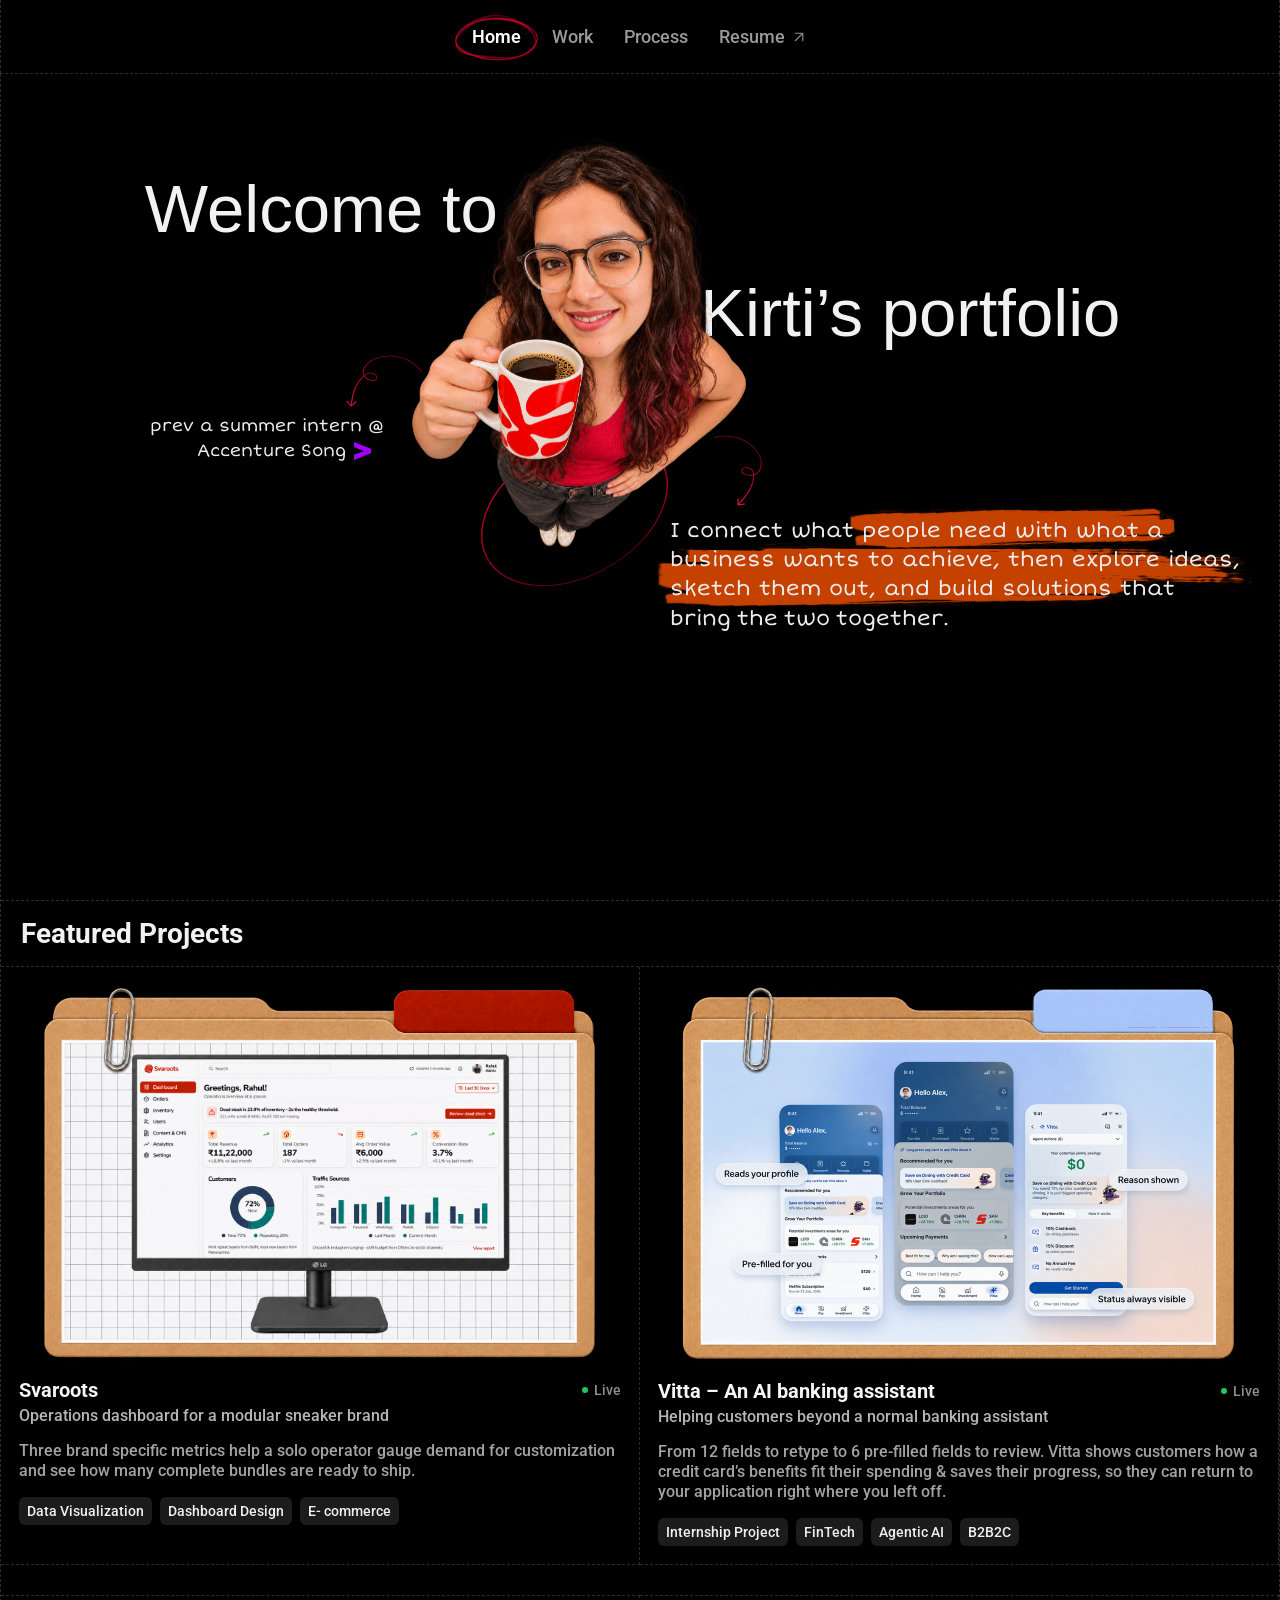
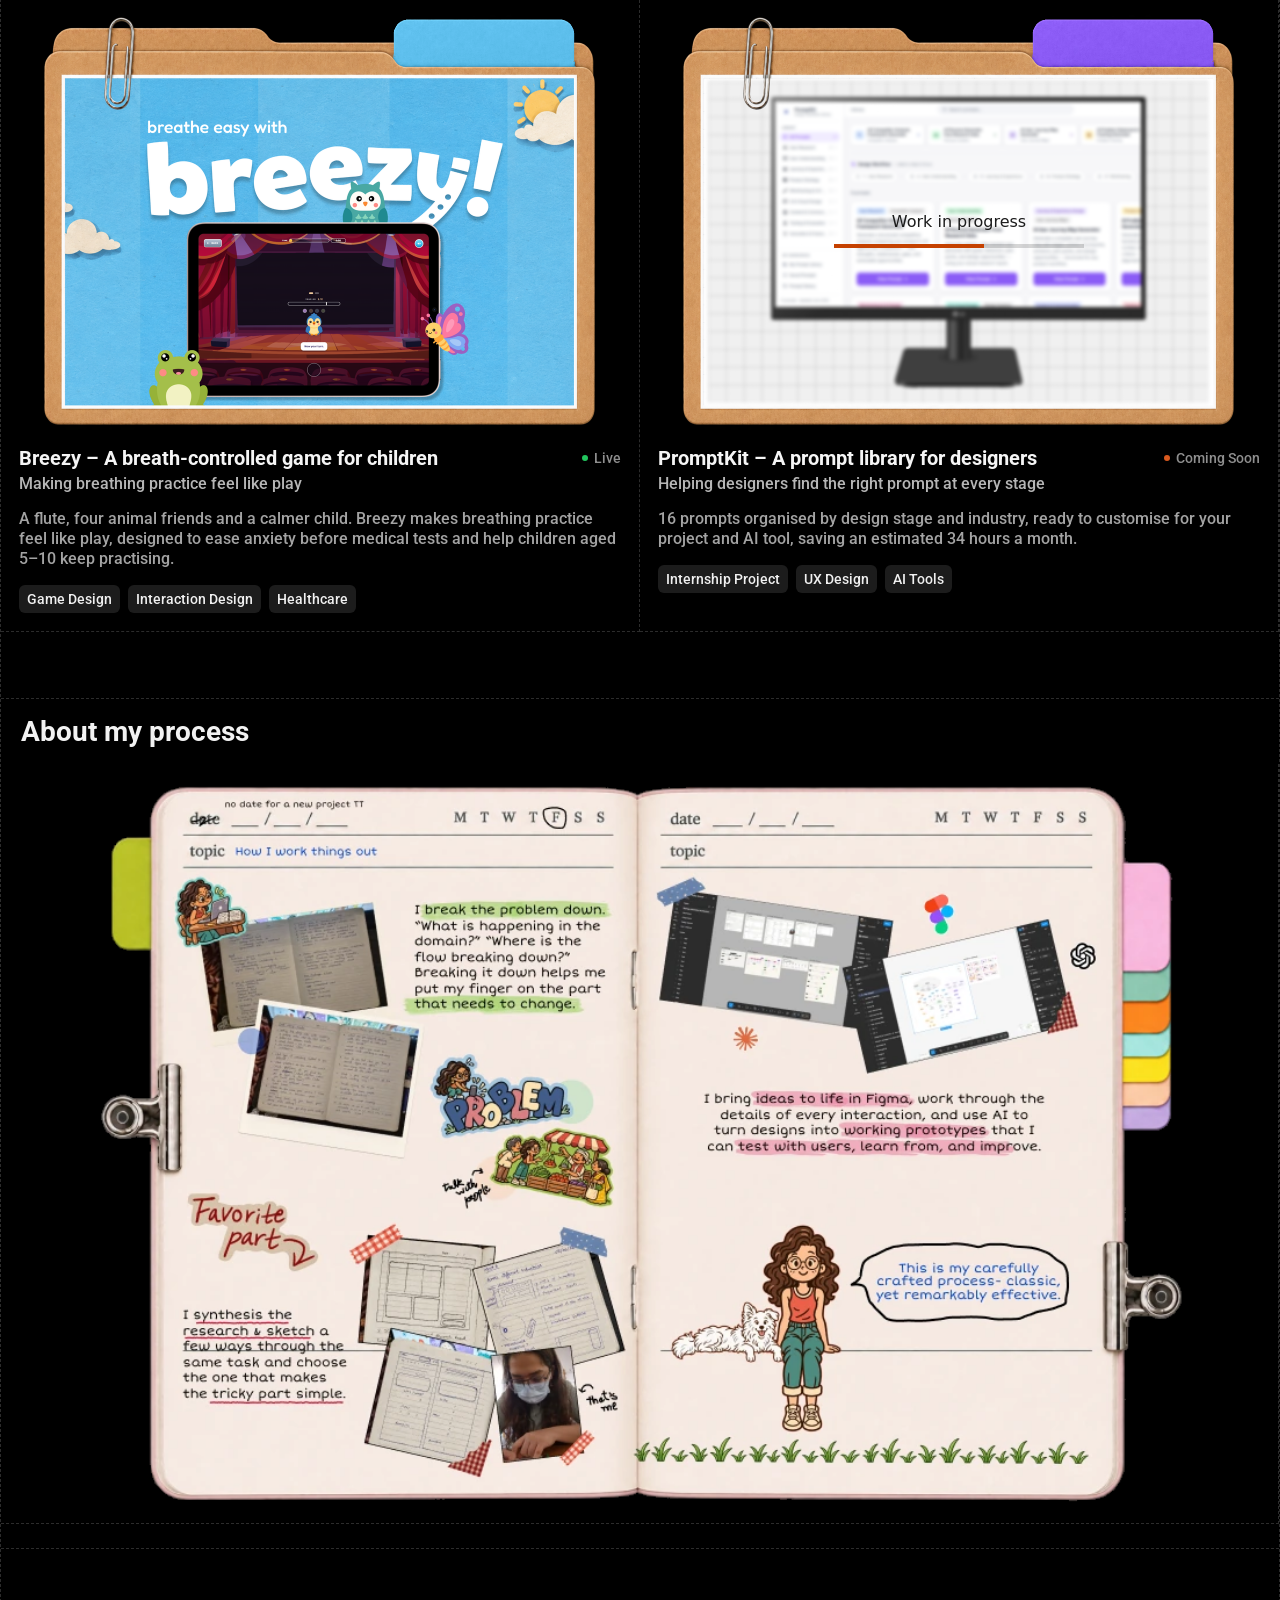
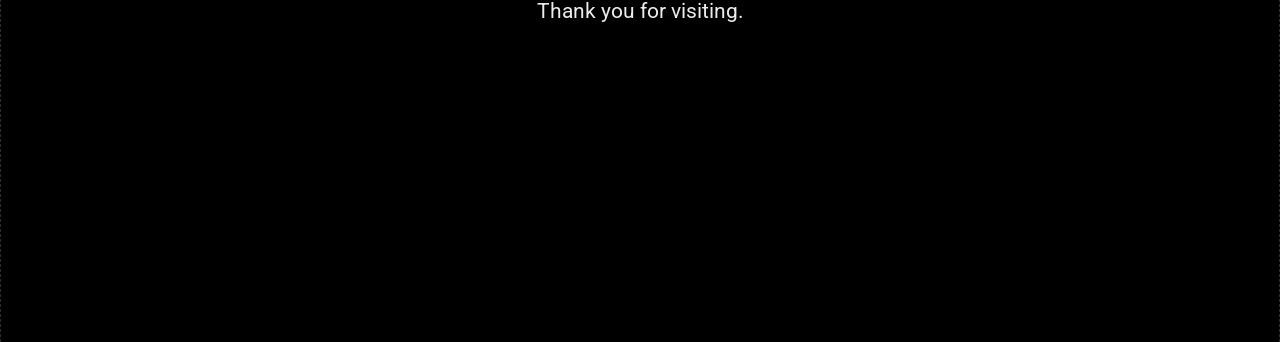
==== commit c2c7c020: "Use the updated notebook (Frame 17) in About my process Co-Authored-By: Claude Sonnet 5.5 <noreply@a" ====
--- a/index.html
+++ b/index.html
@@ -7,7 +7,7 @@
   <link rel="preconnect" href="https://fonts.googleapis.com">
   <link rel="preconnect" href="https://fonts.gstatic.com" crossorigin>
   <link rel="stylesheet" href="https://fonts.googleapis.com/css2?family=Roboto:wght@400;500;600;700&family=Short+Stack&display=swap">
-  <link rel="stylesheet" href="styles.css?v=20261128a">
+  <link rel="stylesheet" href="styles.css?v=20261128b">
   <script>
     // Apply the saved theme before the page paints (no flash). Default is the dark theme.
     // Theme switching is switched OFF for now (THEME_SWITCH = false): the site always uses the dark theme.
@@ -59,7 +59,7 @@
     <section class="projects" id="about">
       <div class="projects__header"><h2>About my process</h2></div>
       <div class="about-board">
-        <div class="about-board__card"><img src="assets/about-process-6.webp" width="2000" height="1334" alt="Open notebook page titled How I work things out: I break the problem down, I sketch a few ways through, and I bring ideas to life in Figma, work through every interaction and use AI to turn designs into working prototypes that I test with users, learn from and improve. A sketch of me sits on the page next to a note about contacting me to discuss my projects."></div>
+        <div class="about-board__card"><img src="assets/about-process-7.webp" width="940" height="627" alt="Open notebook page titled How I work things out: I break the problem down by asking what is happening in the domain and where the flow is breaking down, I sketch a few ways through, and I bring ideas to life in Figma, work through every interaction and use AI to turn designs into working prototypes that I test with users, learn from and improve. A sketch of me sits on the right page with a dog and a note: this is my carefully crafted process, classic yet remarkably effective."></div>
       </div>
     </section>
 
@@ -301,6 +301,6 @@
     });
     fitTabs();
   </script>
-  <script src="resume.js?v=20261128a"></script>
+  <script src="resume.js?v=20261128b"></script>
 </body>
 </html>
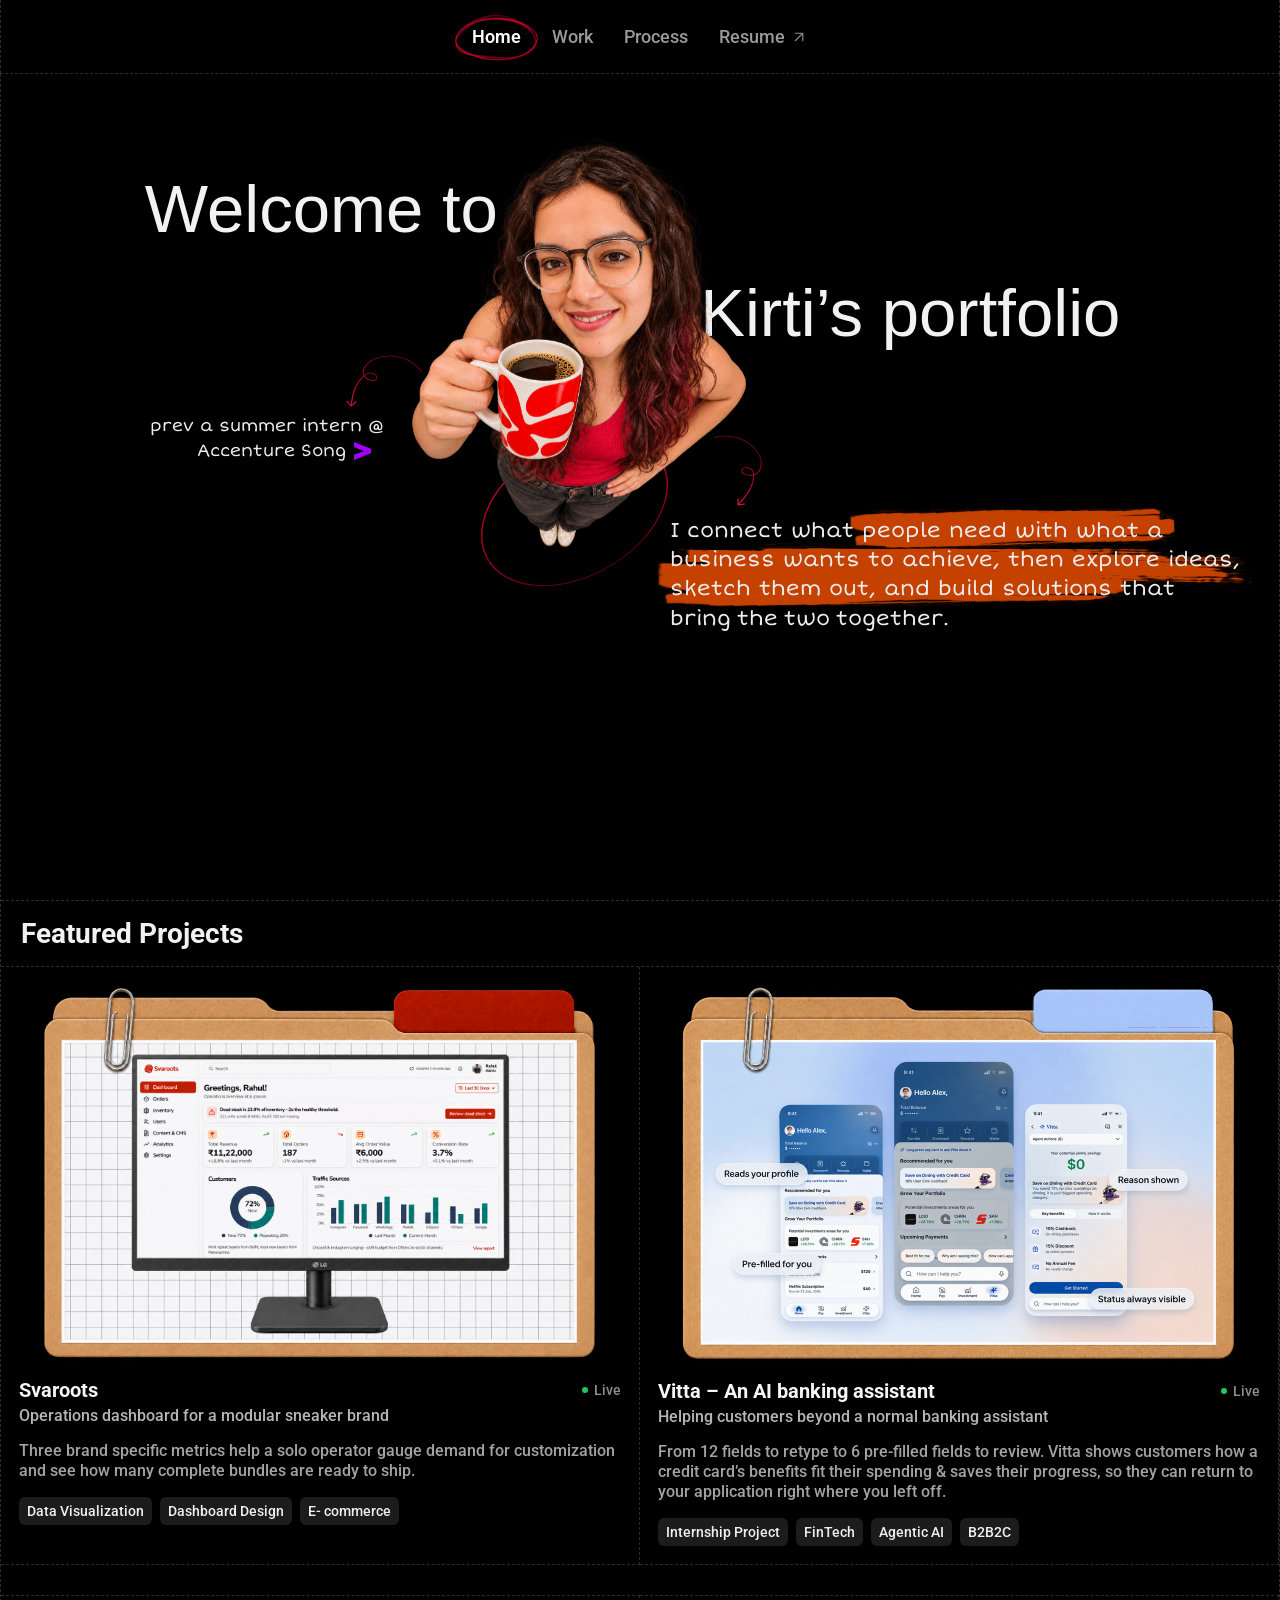
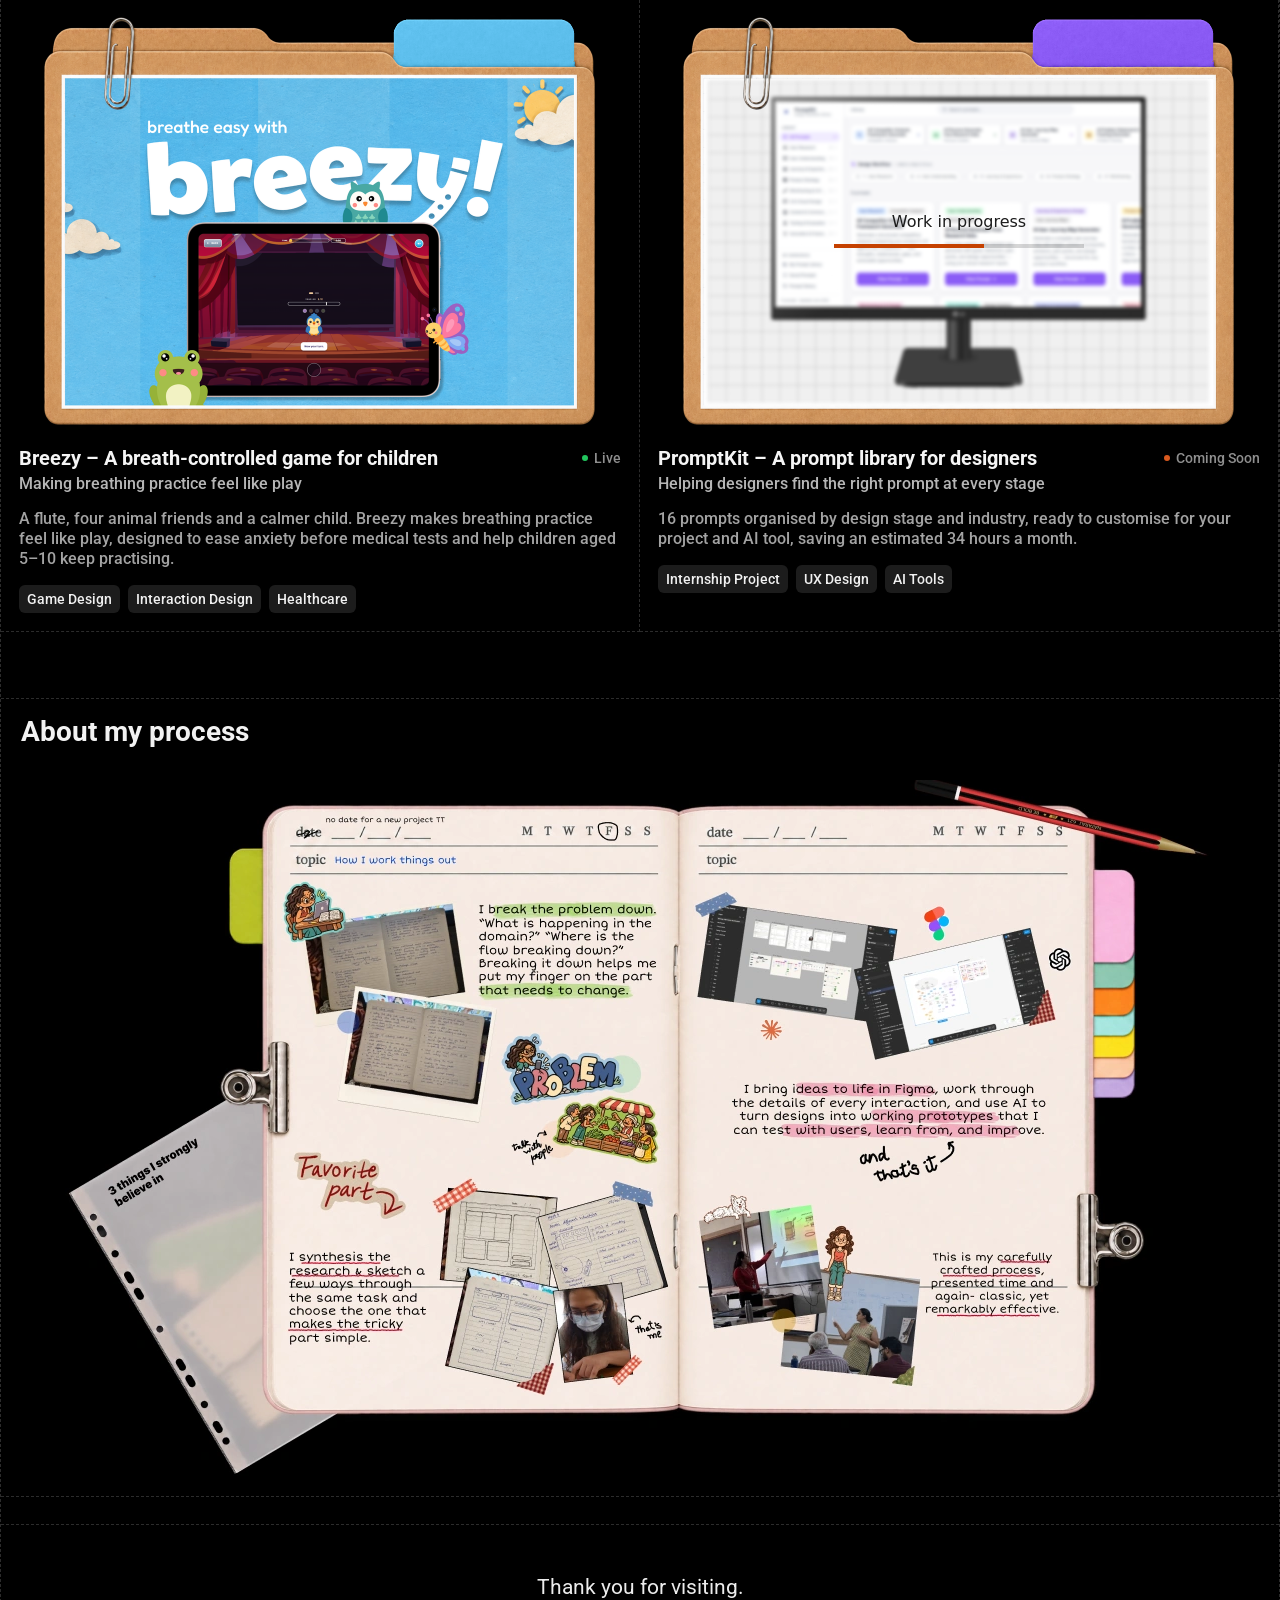
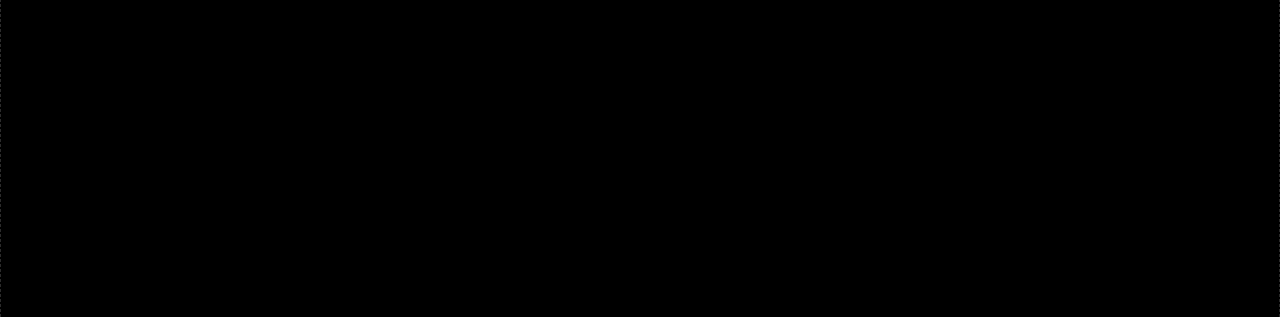
==== commit 6d758588: "About my process: use the new notebook scene from the Figma home frame (pencil, plastic sleeve, new " ====
--- a/index.html
+++ b/index.html
@@ -7,7 +7,7 @@
   <link rel="preconnect" href="https://fonts.googleapis.com">
   <link rel="preconnect" href="https://fonts.gstatic.com" crossorigin>
   <link rel="stylesheet" href="https://fonts.googleapis.com/css2?family=Roboto:wght@400;500;600;700&family=Short+Stack&display=swap">
-  <link rel="stylesheet" href="styles.css?v=20261128b">
+  <link rel="stylesheet" href="styles.css?v=20261128c">
   <script>
     // Apply the saved theme before the page paints (no flash). Default is the dark theme.
     // Theme switching is switched OFF for now (THEME_SWITCH = false): the site always uses the dark theme.
@@ -59,7 +59,7 @@
     <section class="projects" id="about">
       <div class="projects__header"><h2>About my process</h2></div>
       <div class="about-board">
-        <div class="about-board__card"><img src="assets/about-process-7.webp" width="940" height="627" alt="Open notebook page titled How I work things out: I break the problem down by asking what is happening in the domain and where the flow is breaking down, I sketch a few ways through, and I bring ideas to life in Figma, work through every interaction and use AI to turn designs into working prototypes that I test with users, learn from and improve. A sketch of me sits on the right page with a dog and a note: this is my carefully crafted process, classic yet remarkably effective."></div>
+        <div class="about-board__card"><img src="assets/about-process-8.webp" width="1166" height="700" alt="Open notebook page titled How I work things out: I break the problem down by asking what is happening in the domain and where the flow is breaking down, I sketch a few ways through, and I bring ideas to life in Figma, work through every interaction and use AI to turn designs into working prototypes that I test with users, learn from and improve. The right page has photos of me presenting and the note: this is my carefully crafted process, presented time and again, classic yet remarkably effective. A pencil and a plastic sleeve that says 3 things I strongly believe in rest on the notebook."></div>
       </div>
     </section>
 
@@ -301,6 +301,6 @@
     });
     fitTabs();
   </script>
-  <script src="resume.js?v=20261128b"></script>
+  <script src="resume.js?v=20261128c"></script>
 </body>
 </html>
--- a/styles.css
+++ b/styles.css
@@ -158,7 +158,7 @@
 /* About: just the notebook image in a bordered card (no divider above, no text) */
 .about-board { display: flex; }
 .about-board__card { flex: 1; min-width: 0; display: flex; justify-content: center; padding: 16px; border-right: 1px dashed var(--border); border-bottom: 1px dashed var(--border); }
-.about-board__card img { width: 1091px; max-width: 100%; height: auto; aspect-ratio: 3 / 2; object-fit: cover; display: block; }   /* Figma frame 15 is 3:2 */
+.about-board__card img { width: 1166px; max-width: 100%; height: auto; aspect-ratio: 1166 / 700; object-fit: contain; display: block; }   /* the notebook scene from the Figma home frame, shown at its design size */
 
 .card {
   display: flex; flex-direction: column; gap: 16px; padding: 18px; min-width: 0;
@@ -282,7 +282,7 @@
 .thanks { scroll-snap-align: end; }
 /* the process section fills one screen; the notebook keeps its original size */
 #about { min-height: calc(100svh - 74px); box-sizing: border-box; }
-#about .about-board__card img { width: 1091px; max-width: 100%; max-height: none; }   /* original size */
+#about .about-board__card img { width: 1166px; max-width: 100%; max-height: none; }
 @media (max-width: 1180px) {
   .projects__grid .card { scroll-snap-align: start; scroll-margin-top: 90px; }   /* one project per screen on tablets and phones */
   #about { min-height: 0; }
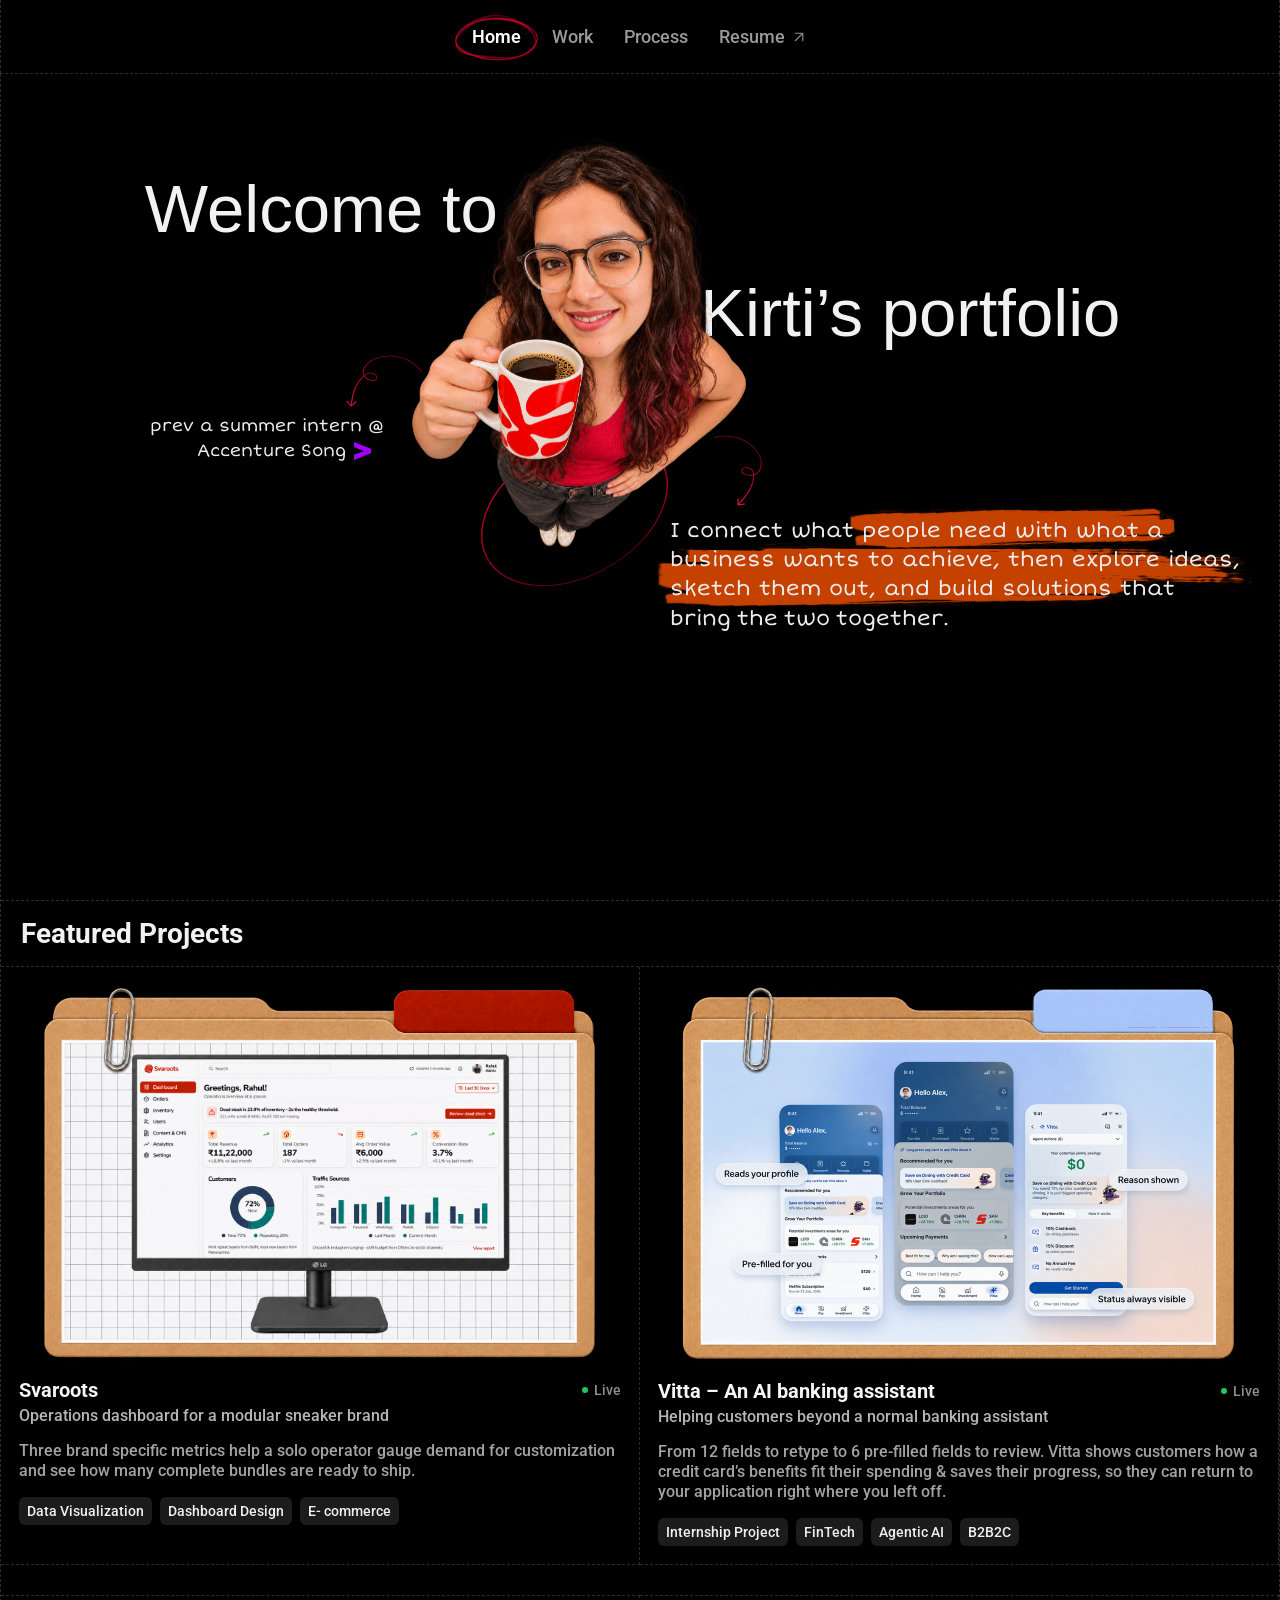
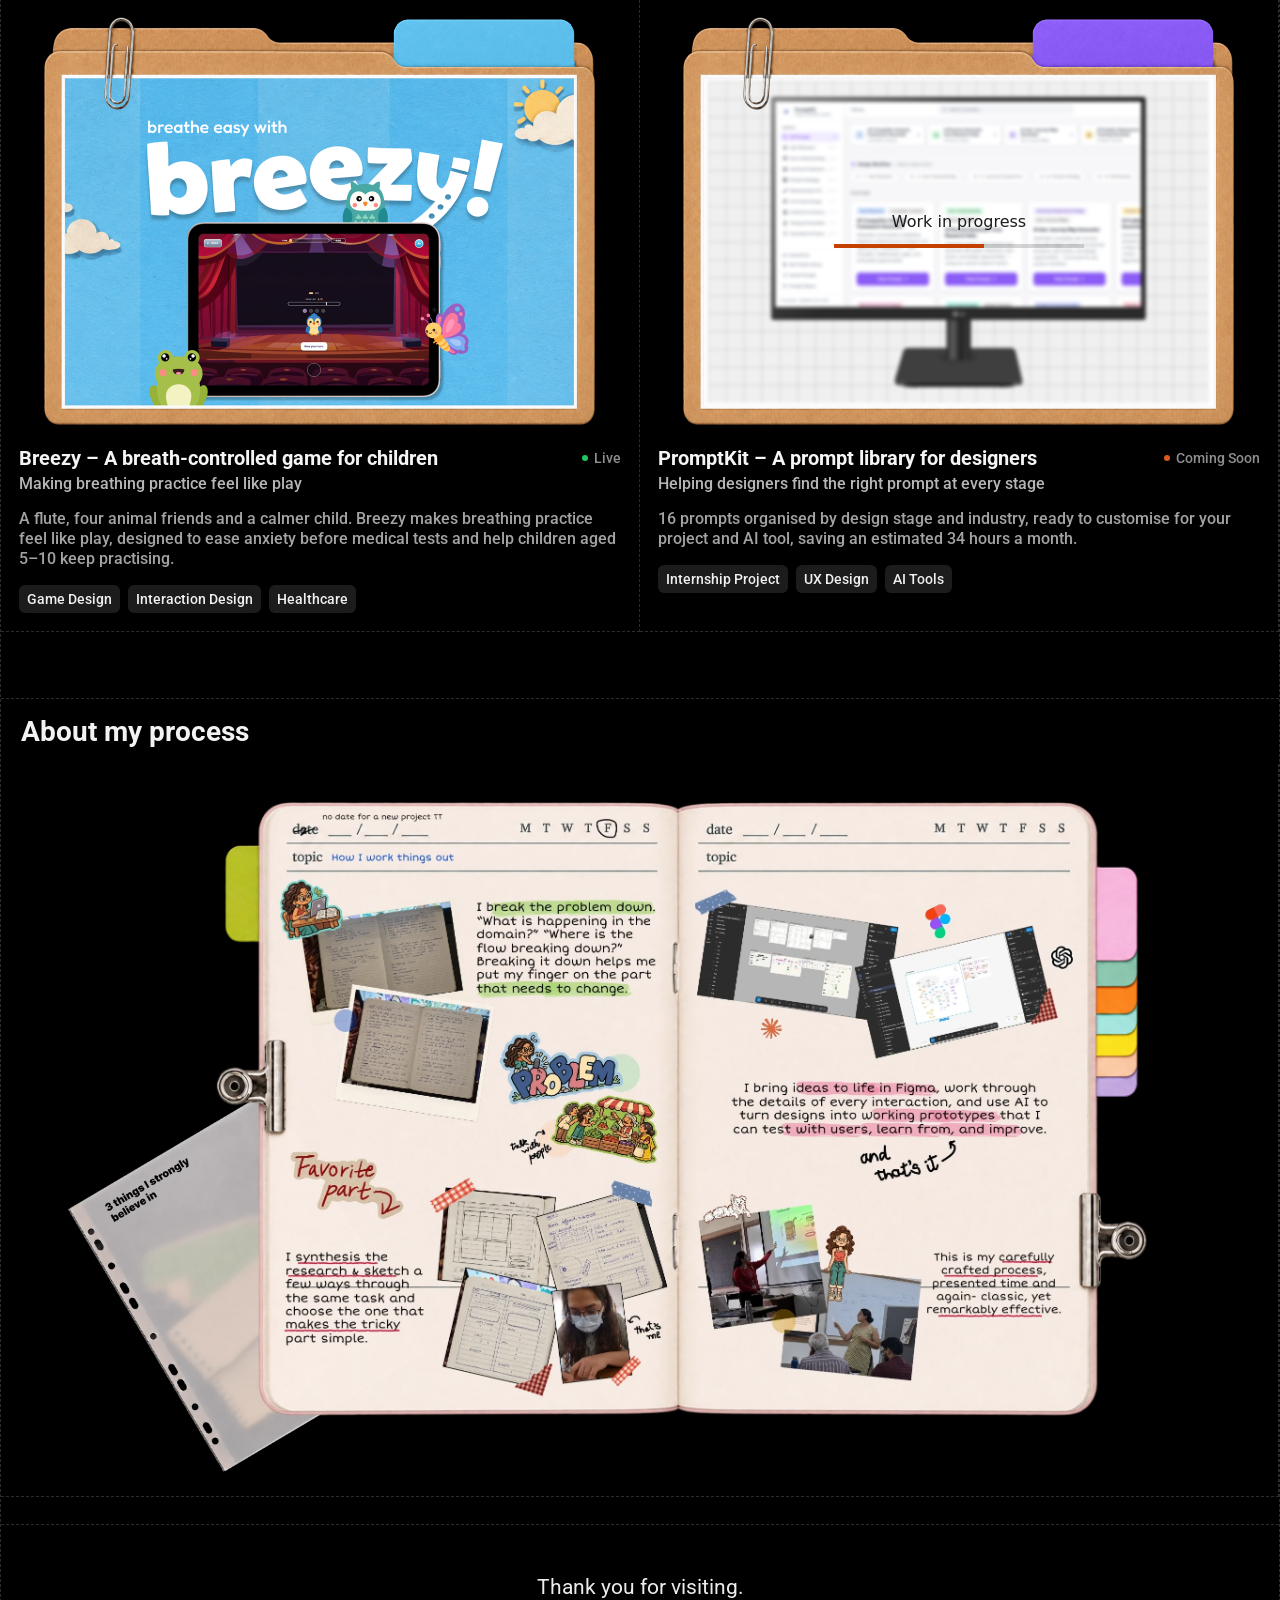
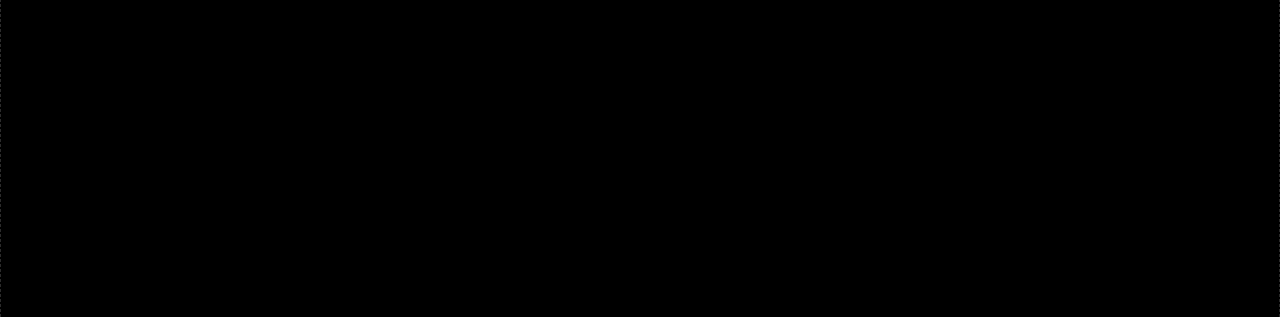
==== commit cbae4a33: "About my process: new sharp notebook and notes; the plastic sleeve lifts on hover and opens on click" ====
--- a/index.html
+++ b/index.html
@@ -7,7 +7,7 @@
   <link rel="preconnect" href="https://fonts.googleapis.com">
   <link rel="preconnect" href="https://fonts.gstatic.com" crossorigin>
   <link rel="stylesheet" href="https://fonts.googleapis.com/css2?family=Roboto:wght@400;500;600;700&family=Short+Stack&display=swap">
-  <link rel="stylesheet" href="styles.css?v=20261128c">
+  <link rel="stylesheet" href="styles.css?v=20261128d">
   <script>
     // Apply the saved theme before the page paints (no flash). Default is the dark theme.
     // Theme switching is switched OFF for now (THEME_SWITCH = false): the site always uses the dark theme.
@@ -59,7 +59,20 @@
     <section class="projects" id="about">
       <div class="projects__header"><h2>About my process</h2></div>
       <div class="about-board">
-        <div class="about-board__card"><img src="assets/about-process-8.webp" width="1166" height="700" alt="Open notebook page titled How I work things out: I break the problem down by asking what is happening in the domain and where the flow is breaking down, I sketch a few ways through, and I bring ideas to life in Figma, work through every interaction and use AI to turn designs into working prototypes that I test with users, learn from and improve. The right page has photos of me presenting and the note: this is my carefully crafted process, presented time and again, classic yet remarkably effective. A pencil and a plastic sleeve that says 3 things I strongly believe in rest on the notebook."></div>
+        <div class="about-board__card">
+          <div class="about-scene" id="about-scene">
+            <img class="about-scene__book" src="assets/about/notebook.webp" width="1981" height="1307" alt="Open notebook page titled How I work things out: I break the problem down by asking what is happening in the domain and where the flow is breaking down, I sketch a few ways through, and I bring ideas to life in Figma, work through every interaction and use AI to turn designs into working prototypes that I test with users, learn from and improve. The right page has photos of me presenting and the note: this is my carefully crafted process, presented time and again, classic yet remarkably effective.">
+            <!-- Plastic sleeve: hover lifts it over the notebook, click lets the three notes slide out; click anywhere else and they go back in -->
+            <div class="pouch" id="pouch" role="button" tabindex="0" aria-expanded="false" aria-controls="pouch-notes" aria-label="3 things I strongly believe in. Open the sleeve to read them.">
+              <img class="pouch__sheet" src="assets/about/pouch.webp" width="1100" height="1173" alt="">
+              <div class="pouch__notes" id="pouch-notes">
+                <img class="pouch__note" src="assets/about/note-1.webp" width="1300" height="423" alt="Pursue the right flow relentlessly.">
+                <img class="pouch__note" src="assets/about/note-2.webp" width="1300" height="463" alt="Solve the right problem.">
+                <img class="pouch__note" src="assets/about/note-3.webp" width="1300" height="362" alt="Design for humans, put people at the heart of every decision.">
+              </div>
+            </div>
+          </div>
+        </div>
       </div>
     </section>
 
@@ -301,6 +314,7 @@
     });
     fitTabs();
   </script>
-  <script src="resume.js?v=20261128c"></script>
+  <script src="resume.js?v=20261128d"></script>
+  <script src="about-scene.js?v=20261128d"></script>
 </body>
 </html>
--- a/styles.css
+++ b/styles.css
@@ -158,7 +158,21 @@
 /* About: just the notebook image in a bordered card (no divider above, no text) */
 .about-board { display: flex; }
 .about-board__card { flex: 1; min-width: 0; display: flex; justify-content: center; padding: 16px; border-right: 1px dashed var(--border); border-bottom: 1px dashed var(--border); }
-.about-board__card img { width: 1166px; max-width: 100%; height: auto; aspect-ratio: 1166 / 700; object-fit: contain; display: block; }   /* the notebook scene from the Figma home frame, shown at its design size */
+/* The notebook scene is laid out in a 1166 x 700 box (the Figma size); everything inside is a percentage of it, so it scales as one piece */
+.about-scene { position: relative; width: 1166px; max-width: 100%; aspect-ratio: 1166 / 700; }
+.about-scene__book { position: absolute; left: 13.7%; top: 3.1%; width: 79.8%; height: auto; display: block; z-index: 2; }
+.pouch { position: absolute; left: .7%; top: 43.7%; width: 31.3%; z-index: 1; cursor: pointer; outline: none; -webkit-tap-highlight-color: transparent;
+  transition: left .6s cubic-bezier(.2,.8,.2,1), top .6s cubic-bezier(.2,.8,.2,1), width .6s cubic-bezier(.2,.8,.2,1), transform .35s cubic-bezier(.2,.8,.2,1), filter .35s; }
+.pouch__sheet { display: block; width: 100%; height: auto; pointer-events: none; -webkit-user-drag: none; filter: drop-shadow(0 6px 10px rgba(0,0,0,.45)); }
+.pouch:hover, .pouch:focus-visible { z-index: 5; transform: translate(5%, -4%); }                 /* hover: it slides out over the notebook */
+.pouch:focus-visible .pouch__sheet { outline: 2px solid #fff; outline-offset: 4px; }
+.pouch.is-open { left: 27.6%; top: 7%; width: 44.8%; z-index: 6; cursor: default; transform: none; }  /* click: it comes to the middle, the notes spread out on it */
+.pouch__notes { position: absolute; inset: 0; pointer-events: none; }
+.pouch__note { position: absolute; width: var(--w, 78%); left: var(--x, 12%); top: var(--y, 40%); height: auto; z-index: 2; opacity: 0; filter: drop-shadow(0 6px 8px rgba(0,0,0,.4));
+  transform: translateY(18%) rotate(var(--r0, -20deg)) scale(.55); transform-origin: 50% 50%; -webkit-user-drag: none;
+  transition: transform .5s cubic-bezier(.2,.9,.25,1.1) var(--d, 0s), opacity .3s ease var(--d, 0s), left .5s ease var(--d, 0s), top .5s ease var(--d, 0s); }
+.pouch.is-open .pouch__note { opacity: 1; transform: rotate(var(--r, -12deg)) scale(1); pointer-events: auto; }
+@media (prefers-reduced-motion: reduce) { .pouch, .pouch__note { transition: none !important; } }
 
 .card {
   display: flex; flex-direction: column; gap: 16px; padding: 18px; min-width: 0;
@@ -254,7 +268,6 @@
   .card__tags li { font-size: 13px; padding: 5px 7px; }
   .card__tab { display: none; }          /* the hover tab only makes sense with a mouse */
   .about-board__card { padding: 10px; border-right: 0; }
-  .about-board__card img { height: auto; width: 100%; }
 }
 @media (hover: none) { .card__tab { display: none; } }
 
@@ -282,10 +295,9 @@
 .thanks { scroll-snap-align: end; }
 /* the process section fills one screen; the notebook keeps its original size */
 #about { min-height: calc(100svh - 74px); box-sizing: border-box; }
-#about .about-board__card img { width: 1166px; max-width: 100%; max-height: none; }
 @media (max-width: 1180px) {
   .projects__grid .card { scroll-snap-align: start; scroll-margin-top: 90px; }   /* one project per screen on tablets and phones */
   #about { min-height: 0; }
-  #about .about-board__card img { width: 100%; max-height: none; }
+  .pouch.is-open { left: 20%; top: -6%; width: 60%; }   /* on phones the open sleeve gets more of the scene so the notes stay readable */
 }
 @media (prefers-reduced-motion: reduce) { html { scroll-snap-type: none; } }
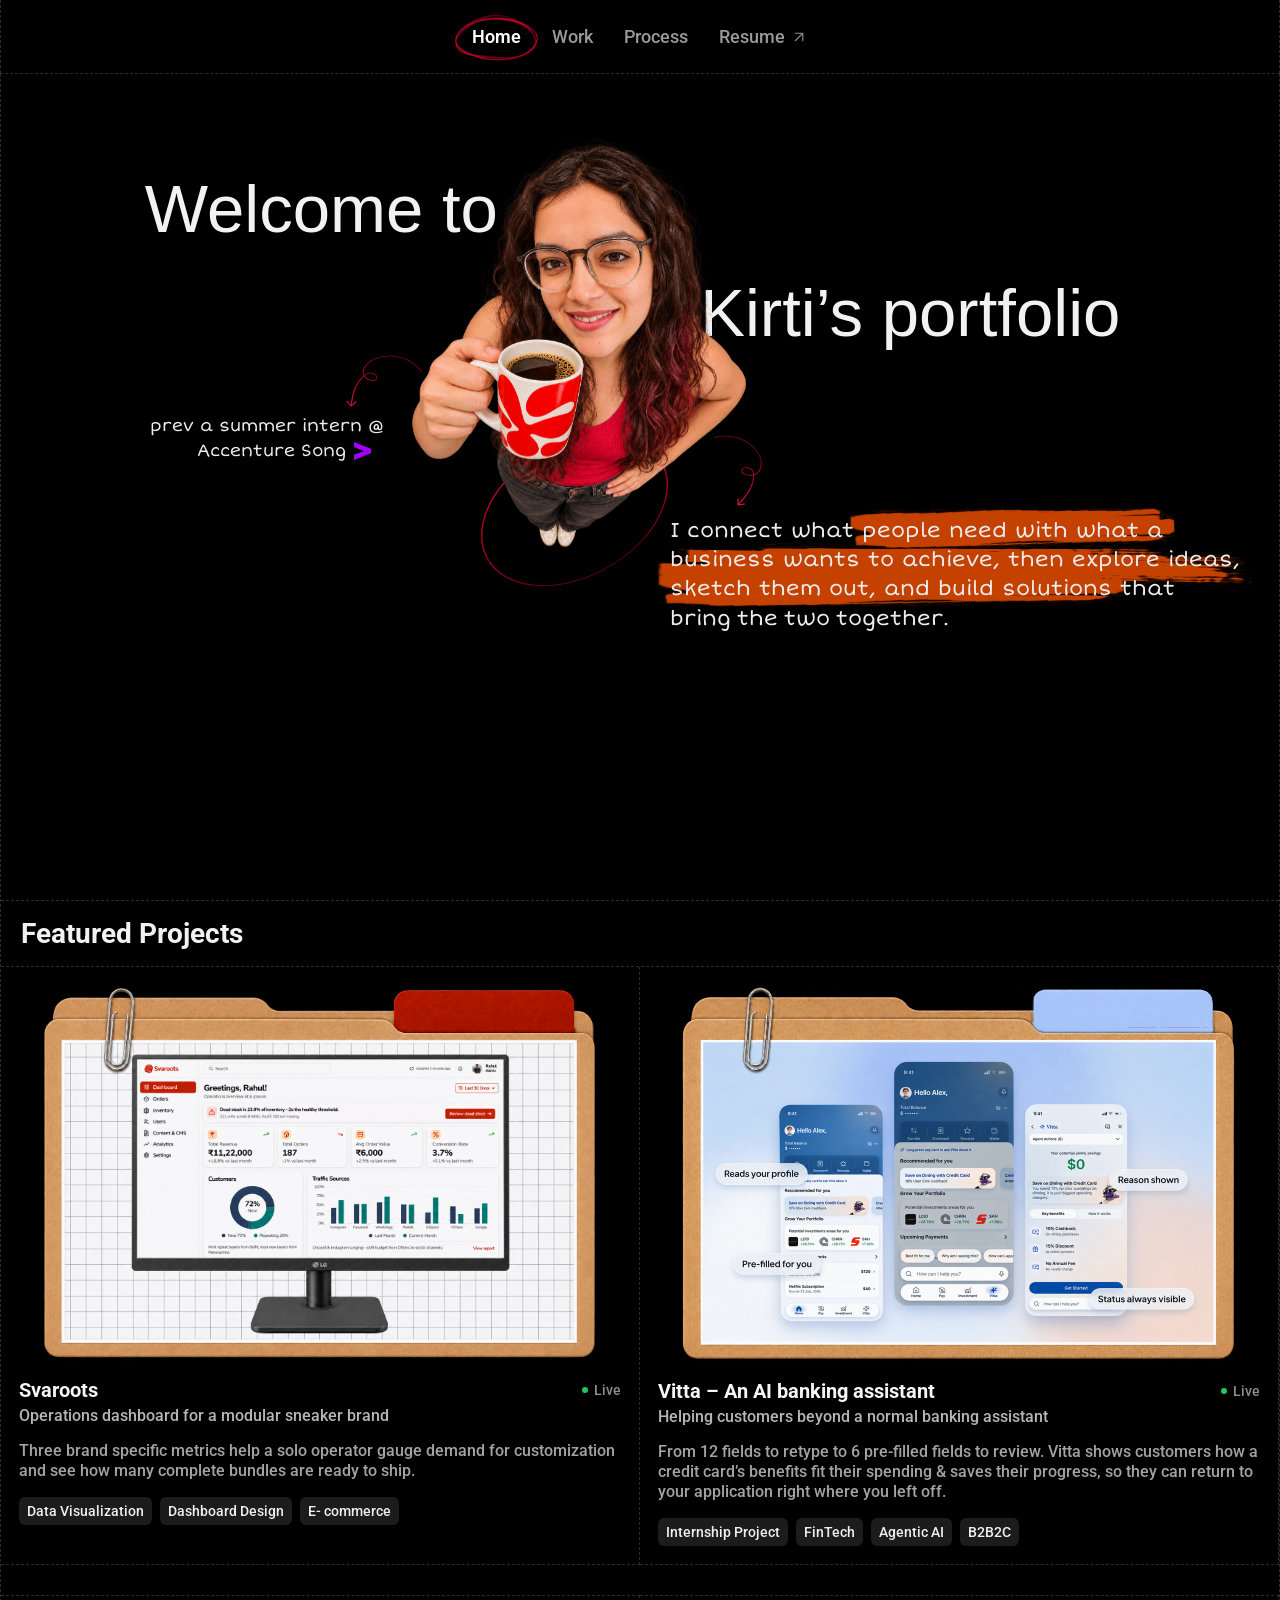
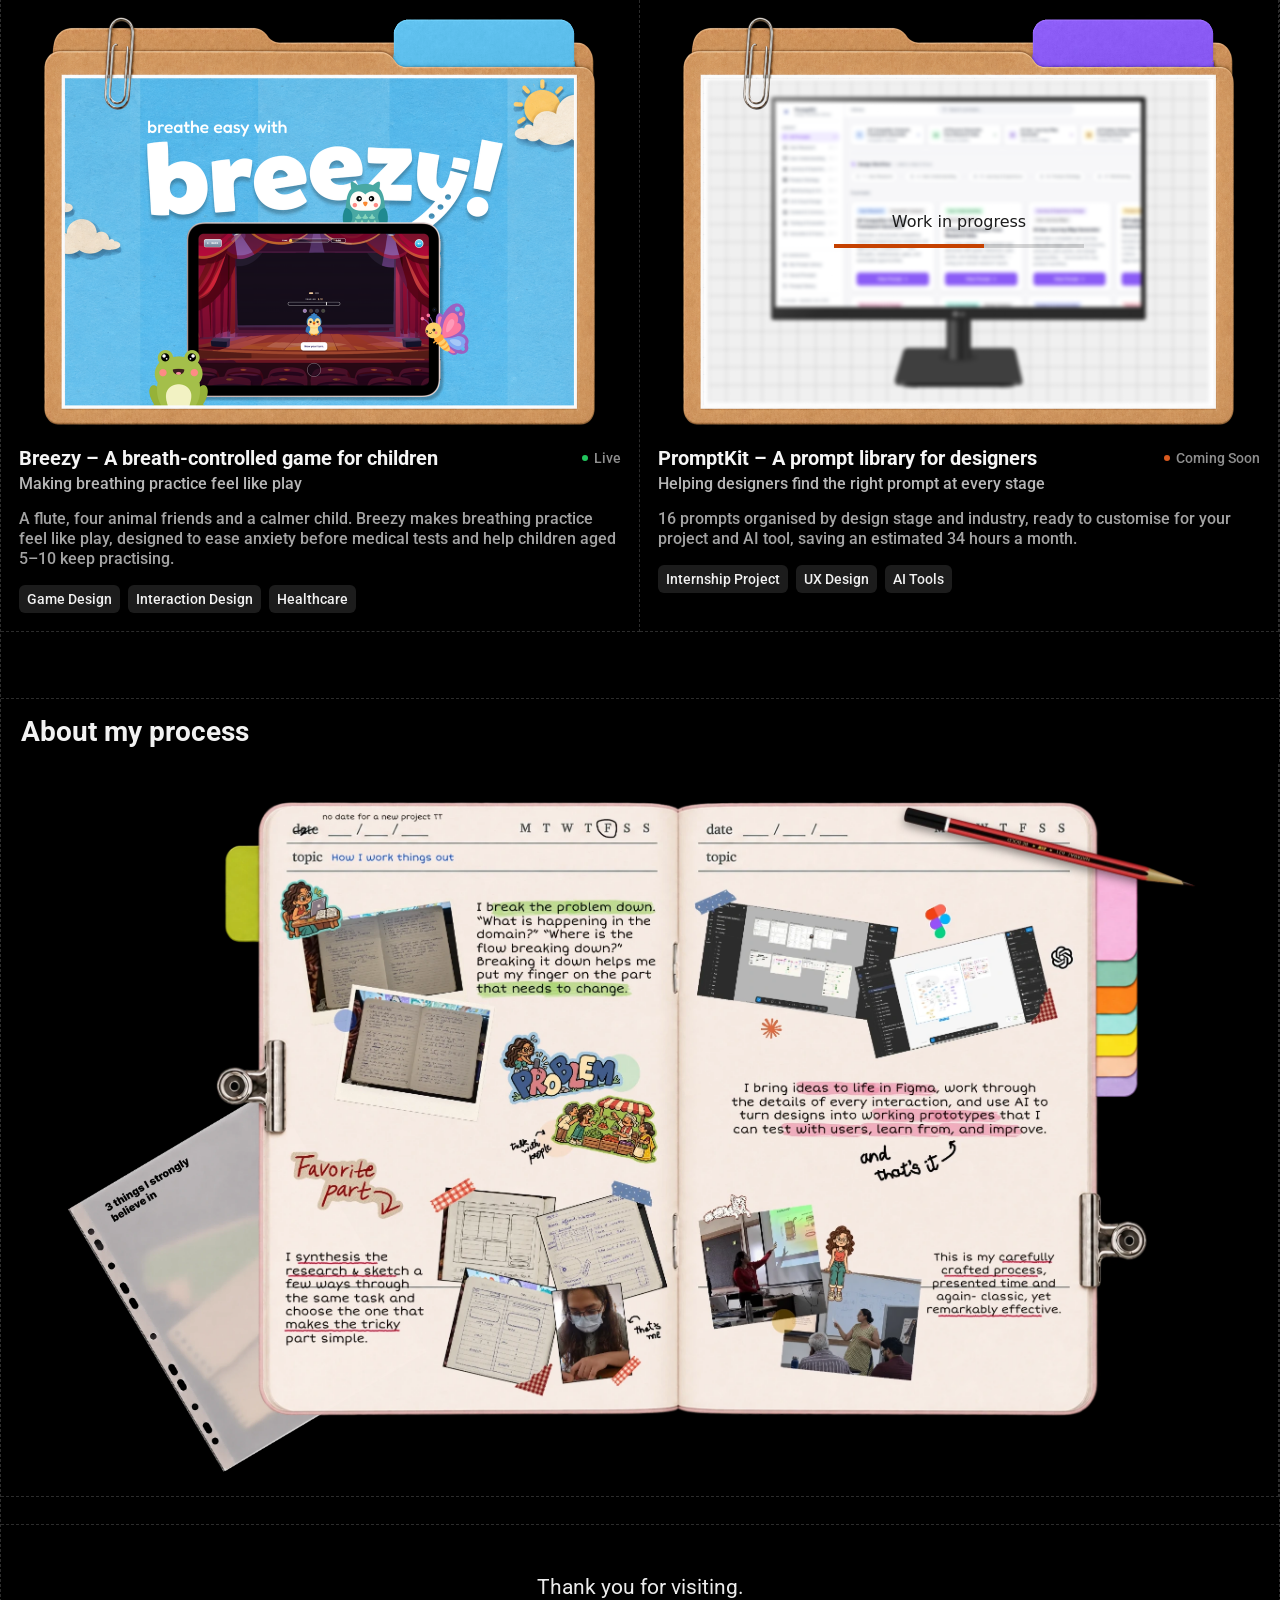
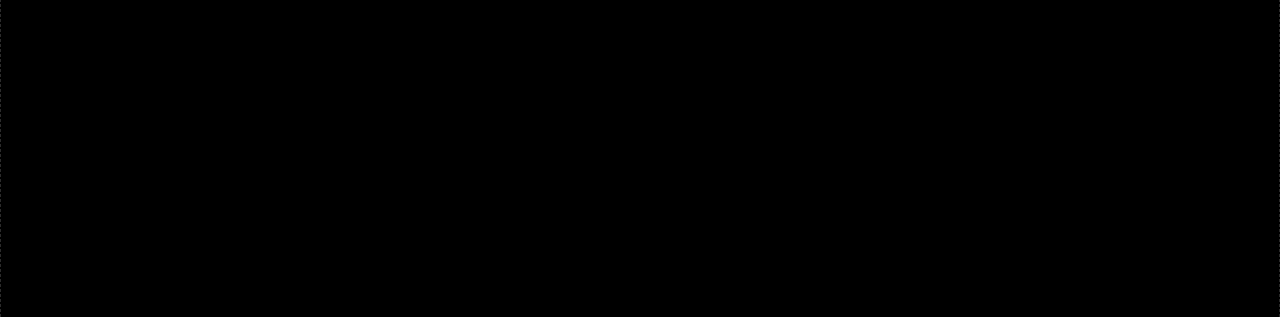
==== commit 5526ab75: "About my process: add the pencil from the Figma design Co-Authored-By: Claude Sonnet 5.5 <noreply@an" ====
--- a/index.html
+++ b/index.html
@@ -7,7 +7,7 @@
   <link rel="preconnect" href="https://fonts.googleapis.com">
   <link rel="preconnect" href="https://fonts.gstatic.com" crossorigin>
   <link rel="stylesheet" href="https://fonts.googleapis.com/css2?family=Roboto:wght@400;500;600;700&family=Short+Stack&display=swap">
-  <link rel="stylesheet" href="styles.css?v=20261128d">
+  <link rel="stylesheet" href="styles.css?v=20261128f">
   <script>
     // Apply the saved theme before the page paints (no flash). Default is the dark theme.
     // Theme switching is switched OFF for now (THEME_SWITCH = false): the site always uses the dark theme.
@@ -62,6 +62,7 @@
         <div class="about-board__card">
           <div class="about-scene" id="about-scene">
             <img class="about-scene__book" src="assets/about/notebook.webp" width="1981" height="1307" alt="Open notebook page titled How I work things out: I break the problem down by asking what is happening in the domain and where the flow is breaking down, I sketch a few ways through, and I bring ideas to life in Figma, work through every interaction and use AI to turn designs into working prototypes that I test with users, learn from and improve. The right page has photos of me presenting and the note: this is my carefully crafted process, presented time and again, classic yet remarkably effective.">
+            <img class="about-scene__pencil" src="assets/about/pencil.webp" width="324" height="124" alt="">
             <!-- Plastic sleeve: hover lifts it over the notebook, click lets the three notes slide out; click anywhere else and they go back in -->
             <div class="pouch" id="pouch" role="button" tabindex="0" aria-expanded="false" aria-controls="pouch-notes" aria-label="3 things I strongly believe in. Open the sleeve to read them.">
               <img class="pouch__sheet" src="assets/about/pouch.webp" width="1100" height="1173" alt="">
@@ -69,6 +70,7 @@
                 <img class="pouch__note" src="assets/about/note-1.webp" width="1300" height="423" alt="Pursue the right flow relentlessly.">
                 <img class="pouch__note" src="assets/about/note-2.webp" width="1300" height="463" alt="Solve the right problem.">
                 <img class="pouch__note" src="assets/about/note-3.webp" width="1300" height="362" alt="Design for humans, put people at the heart of every decision.">
+                <img class="pouch__note pouch__note--hint" src="assets/about/note-hint.webp" width="1100" height="301" alt="Click again to close the folder.">
               </div>
             </div>
           </div>
@@ -314,7 +316,7 @@
     });
     fitTabs();
   </script>
-  <script src="resume.js?v=20261128d"></script>
-  <script src="about-scene.js?v=20261128d"></script>
+  <script src="resume.js?v=20261128f"></script>
+  <script src="about-scene.js?v=20261128f"></script>
 </body>
 </html>
--- a/styles.css
+++ b/styles.css
@@ -161,6 +161,7 @@
 /* The notebook scene is laid out in a 1166 x 700 box (the Figma size); everything inside is a percentage of it, so it scales as one piece */
 .about-scene { position: relative; width: 1166px; max-width: 100%; aspect-ratio: 1166 / 700; }
 .about-scene__book { position: absolute; left: 13.7%; top: 3.1%; width: 79.8%; height: auto; display: block; z-index: 2; }
+.about-scene__pencil { position: absolute; left: 71.1%; top: 1.4%; width: 27.7%; height: auto; z-index: 3; pointer-events: none; filter: drop-shadow(0 4px 5px rgba(0,0,0,.45)); }   /* lies across the top-right corner of the notebook, as in the design */
 .pouch { position: absolute; left: .7%; top: 43.7%; width: 31.3%; z-index: 1; cursor: pointer; outline: none; -webkit-tap-highlight-color: transparent;
   transition: left .6s cubic-bezier(.2,.8,.2,1), top .6s cubic-bezier(.2,.8,.2,1), width .6s cubic-bezier(.2,.8,.2,1), transform .35s cubic-bezier(.2,.8,.2,1), filter .35s; }
 .pouch__sheet { display: block; width: 100%; height: auto; pointer-events: none; -webkit-user-drag: none; filter: drop-shadow(0 6px 10px rgba(0,0,0,.45)); }
